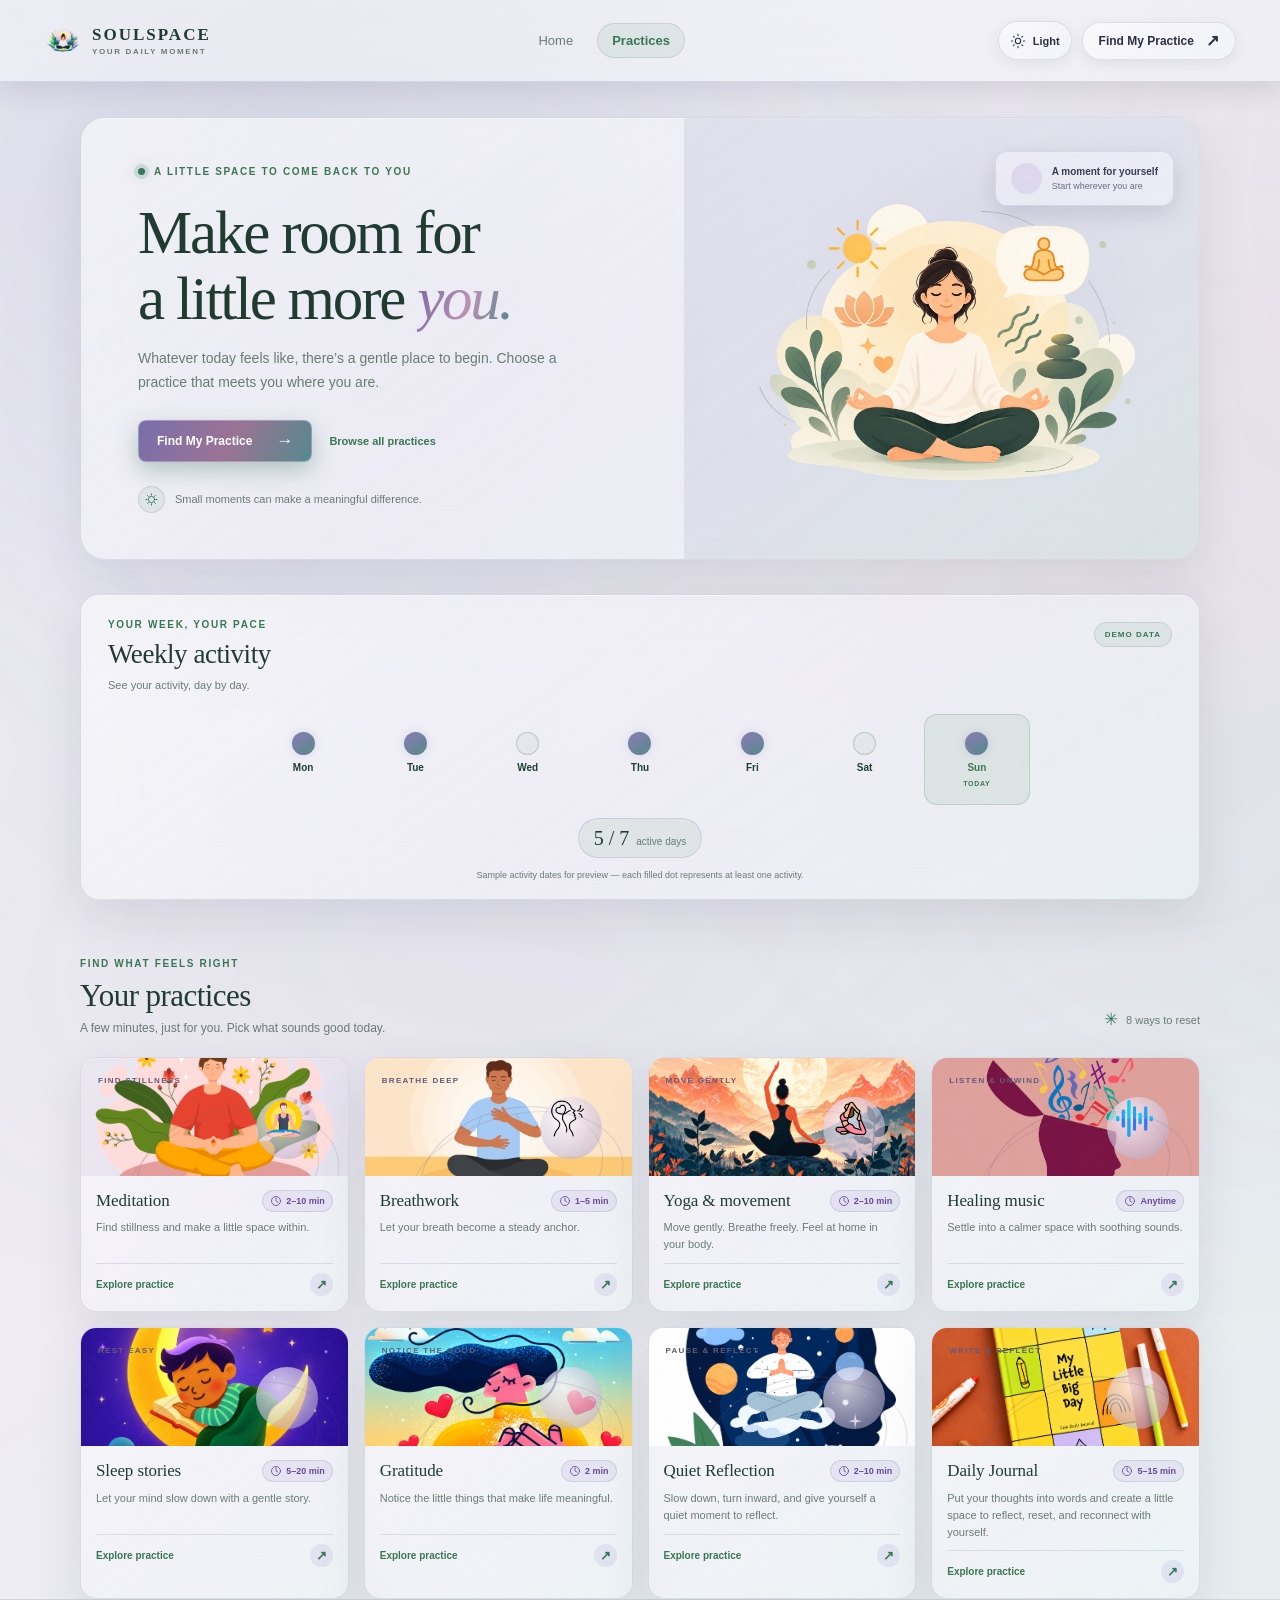
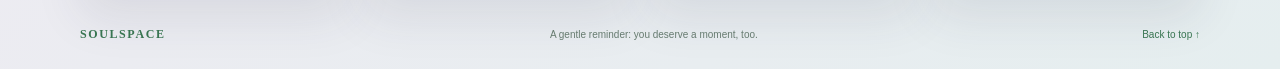
==== index.html @ 079418a4 "Implement core backend logic and authentication features Replit-Commit-Author: Agent" ====
<!doctype html>
<html lang="en">

<head>
  <meta charset="UTF-8" />
  <meta name="viewport" content="width=device-width, initial-scale=1.0" />
  <meta name="theme-color" content="#f8f8f4" />
  <meta name="description"
    content="A little space to pause, breathe, and find a wellness practice for how you feel today." />
  <title>SoulSpace — A little space for you</title>
  <link rel="icon"
    href="data:image/svg+xml,%3Csvg xmlns='http://www.w3.org/2000/svg' viewBox='0 0 40 40'%3E%3Crect width='40' height='40' rx='12' fill='%23eaf0e8'/%3E%3Cpath d='M20 32V19M20 21C9 21 6 14 8 7c8 0 13 4 13 12m-1 6c11 0 14-7 12-14-8 0-13 4-13 12M13 32h14' fill='none' stroke='%23426f59' stroke-width='2' stroke-linecap='round'/%3E%3C/svg%3E" />
  <link rel="stylesheet" href="styles.css" />
</head>

<body>
  <header class="site-header">
    <a class="brand" href="#home" aria-label="SoulSpace home">
      <img class="brand-mark" src="assets/logo.webp" alt="" decoding="async" />
      <span>SOULSPACE<small>YOUR DAILY MOMENT</small></span>
    </a>
    <nav class="main-nav" aria-label="Main navigation">
      <a class="nav-link" href="#home">Home</a>
      <a class="nav-link active" href="#practices" aria-current="page">Practices</a>
    </nav>
    <div class="header-actions">
      <button class="theme-toggle" type="button" aria-label="Switch to dark theme" aria-pressed="false">
        <svg class="theme-icon theme-sun" viewBox="0 0 24 24" aria-hidden="true">
          <circle cx="12" cy="12" r="4" />
          <path
            d="M12 2v2m0 16v2M4.93 4.93l1.42 1.42m11.3 11.3 1.42 1.42M2 12h2m16 0h2M4.93 19.07l1.42-1.42m11.3-11.3 1.42-1.42" />
        </svg>
        <svg class="theme-icon theme-moon" viewBox="0 0 24 24" aria-hidden="true">
          <path d="M20.3 15.4A8.5 8.5 0 0 1 8.6 3.7 8.5 8.5 0 1 0 20.3 15.4Z" />
        </svg>
        <span data-theme-name>Light</span>
      </button>
      <button class="header-cta" type="button" data-open-finder>Find My Practice <span
          aria-hidden="true">↗</span></button>
    </div>
  </header>
  <main id="home">
    <section class="hero page-width" aria-labelledby="hero-title">
      <div class="hero-copy">
        <p class="eyebrow"><span class="eyebrow-dot"></span> A LITTLE SPACE TO COME BACK TO YOU</p>
        <h1 id="hero-title">Make room for<br />a little more <em>you.</em></h1>
        <p class="hero-description">Whatever today feels like, there’s a gentle place to begin. Choose a practice that
          meets you where you are.</p>
        <div class="hero-actions">
          <button class="primary-button" type="button" data-open-finder>Find My Practice <span
              aria-hidden="true">→</span></button>
          <a class="browse-link" href="#practices">Browse all practices</a>
        </div>
        <div class="hero-note"><span class="note-icon" aria-hidden="true"><svg viewBox="0 0 24 24">
              <path d="M12 3v2m0 14v2M3 12h2m14 0h2M5.6 5.6 7 7m10 10 1.4 1.4m0-12.8L17 7M7 17l-1.4 1.4" />
              <circle cx="12" cy="12" r="5" />
            </svg></span><span>Small moments can make a meaningful difference.</span></div>
      </div>
      <div class="hero-art">
        <img class="hero-image" src="assets/hero.webp" alt="Meditation and mindfulness illustration" fetchpriority="high" loading="eager" decoding="async" />
        <div class="art-caption"><span class="caption-sparkle" aria-hidden="true">✳</span><span><strong>A moment for
              yourself</strong><small>Start wherever you are</small></span></div>
      </div>
    </section>
    <section class="weekly-activity page-width" id="weekly-activity" aria-labelledby="weekly-activity-title">
      <div class="weekly-activity-panel">
        <div class="weekly-activity-heading">
          <div>
            <p class="eyebrow">YOUR WEEK, YOUR PACE</p>
            <h2 id="weekly-activity-title">Weekly activity</h2>
            <p class="weekly-activity-subtitle">See your activity, day by day.</p>
          </div>
          <span class="activity-source-badge" id="activity-source">DEMO DATA</span>
        </div>
        <p class="weekly-activity-error" id="weekly-activity-error" role="alert" hidden></p>
        <div id="weekly-activity-data" hidden>
          <div class="weekly-days" id="weekly-days" role="list" aria-label="Daily activity this week"></div>
          <div class="weekly-active-summary" role="status">
            <strong id="weekly-active-days">0 / 7</strong>
            <span>active days</span>
          </div>
          <p class="weekly-activity-note">Sample activity dates for preview — each filled dot represents at least one
            activity.</p>
        </div>
      </div>
    </section>
    <section class="practices page-width" id="practices" aria-labelledby="practices-title">
      <div class="section-heading">
        <div>
          <p class="eyebrow">FIND WHAT FEELS RIGHT</p>
          <h2 id="practices-title">Your practices</h2>
          <p class="section-description">A few minutes, just for you. Pick what sounds good today.</p>
        </div><span class="practice-count"><span aria-hidden="true">✳</span> 8 ways to reset</span>
      </div>
      <div class="practice-grid">
        <article class="practice-card tone-lavender" data-practice="Meditation">
          <div class="card-art" data-background-image="activities_assets/meditation_background.webp"><span class="card-art-label">FIND STILLNESS</span><span class="art-orb"></span><img
              class="practice-icon" data-lazy-src="activities_assets/meditation_icon.webp" alt="" loading="lazy" decoding="async" /></div>
          <div class="card-content">
            <div class="card-title-row">
              <h3>Meditation</h3><span class="duration"><svg viewBox="0 0 16 16" aria-hidden="true">
                  <circle cx="8" cy="8" r="6" />
                  <path d="M8 4v4l2.5 1.5" />
                </svg>2–10 min</span>
            </div>
            <p>Find stillness and make a little space within.</p><button class="explore-button" type="button">Explore
              practice <span aria-hidden="true">↗</span></button>
          </div>
        </article>
        <article class="practice-card tone-blue" data-practice="Breathwork">
          <div class="card-art" data-background-image="activities_assets/breathwork_background.webp"><span class="card-art-label">BREATHE DEEP</span><span class="art-orb"></span><img
              class="practice-icon" data-lazy-src="activities_assets/breathing_icon.webp" alt="" loading="lazy" decoding="async" /></div>
          <div class="card-content">
            <div class="card-title-row">
              <h3>Breathwork</h3><span class="duration"><svg viewBox="0 0 16 16" aria-hidden="true">
                  <circle cx="8" cy="8" r="6" />
                  <path d="M8 4v4l2.5 1.5" />
                </svg>1–5 min</span>
            </div>
            <p>Let your breath become a steady anchor.</p><button class="explore-button" type="button">Explore practice
              <span aria-hidden="true">↗</span></button>
          </div>
        </article>
        <article class="practice-card tone-peach" data-practice="Yoga & movement">
          <div class="card-art" data-background-image="activities_assets/yoga_background.webp"><span class="card-art-label">MOVE GENTLY</span><span class="art-orb"></span><img
              class="practice-icon" data-lazy-src="activities_assets/yoga_icon.webp" alt="" loading="lazy" decoding="async" /></div>
          <div class="card-content">
            <div class="card-title-row">
              <h3>Yoga &amp; movement</h3><span class="duration"><svg viewBox="0 0 16 16" aria-hidden="true">
                  <circle cx="8" cy="8" r="6" />
                  <path d="M8 4v4l2.5 1.5" />
                </svg>2–10 min</span>
            </div>
            <p>Move gently. Breathe freely. Feel at home in your body.</p><button class="explore-button"
              type="button">Explore practice <span aria-hidden="true">↗</span></button>
          </div>
        </article>
        <article class="practice-card tone-yellow" data-practice="Healing Music">
          <div class="card-art" data-background-image="activities_assets/music_background.webp"><span class="card-art-label">LISTEN &amp; UNWIND</span><span class="art-orb"></span><img
              class="practice-icon" data-lazy-src="activities_assets/music_icon.webp" alt="" loading="lazy" decoding="async" /></div>
          <div class="card-content">
            <div class="card-title-row">
              <h3>Healing music</h3><span class="duration"><svg viewBox="0 0 16 16" aria-hidden="true">
                  <circle cx="8" cy="8" r="6" />
                  <path d="M8 4v4l2.5 1.5" />
                </svg>Anytime</span>
            </div>
            <p>Settle into a calmer space with soothing sounds.</p><button class="explore-button" type="button">Explore
              practice <span aria-hidden="true">↗</span></button>
          </div>
        </article>
        <article class="practice-card tone-indigo" data-practice="Sleep Stories">
          <div class="card-art" data-background-image="activities_assets/story_background.webp"><span class="card-art-label">REST EASY</span><span class="art-orb"></span><img
              class="practice-icon" data-lazy-src="activities_assets/story_icon.webp" alt="" loading="lazy" decoding="async" /></div>
          <div class="card-content">
            <div class="card-title-row">
              <h3>Sleep stories</h3><span class="duration"><svg viewBox="0 0 16 16" aria-hidden="true">
                  <circle cx="8" cy="8" r="6" />
                  <path d="M8 4v4l2.5 1.5" />
                </svg>5–20 min</span>
            </div>
            <p>Let your mind slow down with a gentle story.</p><button class="explore-button" type="button">Explore
              practice <span aria-hidden="true">↗</span></button>
          </div>
        </article>
        <article class="practice-card tone-green" data-practice="Gratitude">
          <div class="card-art" data-background-image="activities_assets/gratitude_background.webp"><span class="card-art-label">NOTICE THE GOOD</span><span class="art-orb"></span><img
              class="practice-icon" data-lazy-src="activities_assets/gratitude_icon.webp" alt="" loading="lazy" decoding="async" /></div>
          <div class="card-content">
            <div class="card-title-row">
              <h3>Gratitude</h3><span class="duration"><svg viewBox="0 0 16 16" aria-hidden="true">
                  <circle cx="8" cy="8" r="6" />
                  <path d="M8 4v4l2.5 1.5" />
                </svg>2 min</span>
            </div>
            <p>Notice the little things that make life meaningful.</p><button class="explore-button"
              type="button">Explore practice <span aria-hidden="true">↗</span></button>
          </div>
        </article>
        <article class="practice-card tone-sage" data-practice="Quiet Reflection">
          <div class="card-art" data-background-image="activities_assets/reflection_background.webp"><span class="card-art-label">PAUSE &amp; REFLECT</span><span class="art-orb"></span><img class="practice-icon" data-lazy-src="activities_assets/reflection_icon.webp" alt="" loading="lazy" decoding="async" /></div>
          <div class="card-content">
            <div class="card-title-row">
              <h3>Quiet Reflection</h3><span class="duration"><svg viewBox="0 0 16 16" aria-hidden="true">
                  <circle cx="8" cy="8" r="6" />
                  <path d="M8 4v4l2.5 1.5" />
                </svg>2–10 min</span>
            </div>
            <p>Slow down, turn inward, and give yourself a quiet moment to reflect.</p><button class="explore-button"
              type="button">Explore practice <span aria-hidden="true">↗</span></button>
          </div>
        </article>
        <article class="practice-card tone-rose" data-practice="Daily Journal">
          <div class="card-art" data-background-image="activities_assets/journal_background.webp"><span class="card-art-label">WRITE &amp; REFLECT</span><span class="art-orb"></span><img class="practice-icon" data-lazy-src="activities_assets/journal_icon.webp" alt="" loading="lazy" decoding="async" />
          </div>
          <div class="card-content">
            <div class="card-title-row">
              <h3>Daily Journal</h3><span class="duration"><svg viewBox="0 0 16 16" aria-hidden="true">
                  <circle cx="8" cy="8" r="6" />
                  <path d="M8 4v4l2.5 1.5" />
                </svg>5–15 min</span>
            </div>
            <p>Put your thoughts into words and create a little space to reflect, reset, and reconnect with yourself.
            </p><a class="explore-button" href="journal.html">Explore practice <span aria-hidden="true">↗</span></a>
          </div>
        </article>
      </div>
    </section>
  </main>
  <footer class="site-footer"><a class="footer-brand" href="#home">SOULSPACE</a><span>A gentle reminder: you deserve a
      moment, too.</span><a class="back-to-top" href="#home">Back to top ↑</a></footer>
  <dialog class="practice-finder-dialog" aria-labelledby="finder-title">
    <form method="dialog"><button class="dialog-close" aria-label="Close practice finder" value="close">×</button>
    </form>
    <div class="finder-progress" id="finder-progress">
      <div class="finder-progress-label"><span id="question-counter">QUESTION 1 OF 5</span><span
          id="question-percent">20%</span></div>
      <div class="progress-track" role="progressbar" aria-label="Questionnaire progress" aria-valuemin="1"
        aria-valuemax="5" aria-valuenow="1"><span class="progress-fill"></span></div>
    </div>
    <section class="finder-step" id="finder-step">
      <p class="eyebrow">A MOMENT TO CHECK IN</p>
      <h2 id="finder-title"></h2>
      <p class="dialog-description" id="finder-description"></p>
      <fieldset class="question-options" id="question-options">
        <legend class="visually-hidden">Choose one answer</legend>
      </fieldset>
      <div class="finder-controls"><button class="finder-back" id="finder-back" type="button">← Back</button><button
          class="finder-next" id="finder-next" type="button" disabled>Next question <span
            aria-hidden="true">→</span></button></div>
    </section>
    <section class="finder-results" id="finder-results" aria-live="polite" hidden>
      <span class="result-mark" aria-hidden="true">✳</span>
      <p class="eyebrow">YOUR PERSONALIZED PRACTICE</p>
      <h2>A gentle place to start.</h2>
      <p class="result-summary" id="result-summary"></p>
      <div class="result-card"><span class="result-card-label">WE THINK YOU’D ENJOY</span><strong
          id="result-practice"></strong>
        <p id="result-detail"></p>
      </div>
      <button class="finder-next result-action" id="result-action" type="button">Explore this practice <span
          aria-hidden="true">→</span></button>
      <button class="finder-restart" id="finder-restart" type="button">Start over</button>
    </section>
  </dialog>
  <div class="toast" role="status" aria-live="polite"></div>
  <script src="weekly-activity-data.js"></script>
  <script src="script.js"></script>
</body>

</html>
---- styles.css ----
:root {
  color-scheme: light;
  --ink: #233b35;
  --muted: #77837c;
  --green: #426f59;
  --green-dark: #315742;
  --paper: #f8f8f4;
  --line: #e8eae3;
  --heading: #2d4438;
  --secondary-text: #818980;
  --surface: #fff;
  --header-background: rgba(248, 248, 244, .94);
  --hero-surface: #edf1e8;
  --soft-border: #e8e9e3;
  --link-green: #56745e;
  --soft-green: #eff3ed;
  --activity-dot-start: #8fae8d;
  --activity-dot-end: #4f7659;
  --activity-dot-inactive: #f5f7f2;
  --activity-dot-border: #d5ded3;
  --activity-today-surface: #f0f4ed;
  --activity-today-border: #d8e4d4;
  --serif: "Iowan Old Style", "Palatino Linotype", "Book Antiqua", Georgia, serif;
  --sans: "Avenir Next", Avenir, "Segoe UI", sans-serif;
}

* { box-sizing: border-box; }

html { scroll-behavior: smooth; scroll-padding-top: 32px; }

body {
  margin: 0;
  background: var(--paper);
  color: var(--ink);
  font-family: var(--sans);
  font-size: 15px;
  -webkit-font-smoothing: antialiased;
}

button, a { font: inherit; }
a { color: inherit; }
button { color: inherit; }
button:focus-visible, a:focus-visible { outline: 3px solid #8cae8a; outline-offset: 4px; }

.site-header {
  height: 82px;
  padding: 0 max(36px, calc((100vw - 1192px) / 2));
  display: flex;
  align-items: center;
  justify-content: space-between;
  gap: 28px;
  background: rgba(248, 248, 244, .94);
  border-bottom: 1px solid rgba(42, 67, 54, .08);
}

.brand {
  display: inline-flex;
  align-items: center;
  gap: 10px;
  text-decoration: none;
  color: #304c3b;
  font-family: var(--serif);
  font-size: 17px;
  font-weight: 700;
  letter-spacing: 2px;
  line-height: 1;
}

.brand-mark {
  width: 38px;
  height: 38px;
  object-fit: contain;
  fill: none;
  stroke: #64896d;
  stroke-width: 1.8;
  stroke-linecap: round;
  stroke-linejoin: round;
}

.brand small {
  display: block;
  margin-top: 5px;
  color: #849086;
  font: 600 8px/1 var(--sans);
  letter-spacing: 1.65px;
}

.main-nav { display: flex; align-items: center; gap: 9px; }

.nav-link {
  position: relative;
  padding: 10px 15px;
  border-radius: 24px;
  color: #718077;
  font-size: 13px;
  font-weight: 500;
  text-decoration: none;
  transition: color .2s, background .2s;
}

.nav-link:hover, .nav-link.active { background: #eaf0e8; color: #41694f; }
.nav-link.active { font-weight: 650; }

.header-cta {
  display: inline-flex;
  align-items: center;
  gap: 12px;
  padding: 11px 16px;
  color: #365b46;
  background: #fff;
  border: 1px solid #dfe7dc;
  border-radius: 28px;
  font-size: 12px;
  font-weight: 600;
  text-decoration: none;
  transition: border-color .2s, transform .2s, box-shadow .2s;
}
.header-cta:hover { transform: translateY(-1px); border-color: #a9bfaa; box-shadow: 0 5px 14px #31574212; }
.header-cta span { font-size: 16px; line-height: 12px; }

.page-width { width: min(1120px, calc(100% - 64px)); margin-right: auto; margin-left: auto; }

.hero {
  position: relative;
  min-height: 390px;
  display: grid;
  grid-template-columns: 1.05fr .95fr;
  align-items: center;
  gap: 34px;
  margin-top: 35px;
  overflow: hidden;
  background: #edf1e8;
  border: 1px solid #e4e9df;
  border-radius: 23px;
}

.hero-copy { position: relative; z-index: 1; padding: 43px 10px 40px 57px; }

.eyebrow {
  margin: 0;
  color: #6d8970;
  font-size: 10px;
  font-weight: 700;
  letter-spacing: 1.65px;
}

.hero-copy > .eyebrow { display: flex; align-items: center; gap: 9px; }
.eyebrow-dot { width: 7px; height: 7px; border-radius: 50%; background: #92a982; box-shadow: 0 0 0 4px #92a98222; }

.hero h1 {
  margin: 23px 0 14px;
  color: #293f34;
  font: 500 clamp(42px, 5vw, 61px)/1.08 var(--serif);
  letter-spacing: -2.2px;
}

.hero h1 em { color: #63856a; font-weight: 500; }

.hero-description {
  max-width: 435px;
  margin: 0;
  color: #68776c;
  font-size: 14px;
  line-height: 1.75;
}

.primary-button {
  width: fit-content;
  display: inline-flex;
  align-items: center;
  gap: 24px;
  margin-top: 25px;
  padding: 13px 18px;
  border-radius: 8px;
  background: var(--green);
  color: #fff;
  font-size: 12px;
  font-weight: 600;
  text-decoration: none;
  box-shadow: 0 5px 12px #31574221;
  transition: background .2s, transform .2s, box-shadow .2s;
}
.primary-button:hover { background: var(--green-dark); transform: translateY(-2px); box-shadow: 0 8px 15px #31574230; }
.primary-button span { font-size: 17px; line-height: 12px; }

.hero-note { display: flex; align-items: center; gap: 10px; margin-top: 24px; color: #758077; font-size: 11px; }
.note-icon { width: 27px; height: 27px; display: grid; place-items: center; border: 1px solid #d8e1d4; border-radius: 50%; }
.note-icon svg { width: 15px; height: 15px; fill: none; stroke: #7b9978; stroke-width: 1.5; stroke-linecap: round; }

.weekly-activity { padding-top: 34px; }
.weekly-activity-panel {
  padding: 24px 27px 17px;
  border: 1px solid var(--soft-border);
  border-radius: 17px;
  background: var(--surface);
  box-shadow: 0 3px 14px #243a2c09;
}
.weekly-activity-heading { display: flex; align-items: flex-start; justify-content: space-between; gap: 18px; }
.weekly-activity-heading .eyebrow { margin-bottom: 8px; }
.weekly-activity-heading h2 { margin: 0; color: var(--heading); font: 500 27px/1.2 var(--serif); letter-spacing: -.45px; }
.weekly-activity-subtitle { margin: 7px 0 0; color: var(--muted); font-size: 11px; line-height: 1.5; }
.activity-source-badge {
  flex: 0 0 auto;
  margin-top: 3px;
  padding: 7px 10px;
  border: 1px solid var(--soft-border);
  border-radius: 20px;
  background: var(--soft-green);
  color: var(--link-green);
  font-size: 8px;
  font-weight: 700;
  letter-spacing: 1px;
}
.weekly-days {
  display: grid;
  grid-template-columns: repeat(7, minmax(0, 1fr));
  gap: 6px;
  width: min(100%, 780px);
  margin: 20px auto 13px;
}
.weekly-day {
  min-width: 0;
  min-height: 91px;
  display: flex;
  flex-direction: column;
  align-items: center;
  justify-content: center;
  gap: 7px;
  padding: 10px 3px 8px;
  border: 1px solid transparent;
  border-radius: 13px;
  transition: background .2s, border-color .2s;
}
.weekly-day.is-today {
  border-color: var(--activity-today-border);
  background: var(--activity-today-surface);
}
.weekly-day-dot {
  width: 23px;
  height: 23px;
  flex: 0 0 23px;
  border: 1.5px solid var(--activity-dot-border);
  border-radius: 50%;
  background: var(--activity-dot-inactive);
}
.weekly-day.is-active .weekly-day-dot {
  border-color: transparent;
  background: linear-gradient(145deg, var(--activity-dot-start), var(--activity-dot-end));
  box-shadow: 0 3px 9px #31574230;
}
.weekly-day-name { color: var(--heading); font-size: 10px; font-weight: 650; }
.weekly-day.is-today .weekly-day-name { color: var(--link-green); }
.weekly-day-today {
  min-height: 9px;
  color: var(--link-green);
  font-size: 7px;
  font-weight: 700;
  letter-spacing: .7px;
  line-height: 1;
  text-transform: uppercase;
}
.weekly-active-summary {
  width: fit-content;
  display: flex;
  align-items: baseline;
  gap: 7px;
  margin: 0 auto;
  padding: 9px 15px;
  border: 1px solid var(--soft-border);
  border-radius: 24px;
  background: var(--soft-green);
}
.weekly-active-summary strong { color: var(--heading); font: 500 20px/1 var(--serif); white-space: nowrap; }
.weekly-active-summary span { color: var(--muted); font-size: 10px; }
.weekly-activity-note { margin: 11px 0 0; color: var(--muted); font-size: 9px; line-height: 1.45; text-align: center; }
.weekly-activity-error { margin: 18px 0 0; padding: 12px 14px; border: 1px solid #d8b8aa; border-radius: 9px; background: #fff7f3; color: #824b3c; font-size: 11px; }

.hero-art { position: relative; align-self: stretch; min-height: 390px; overflow: hidden; background: linear-gradient(153deg, #e9efe6 5%, #d8e5d9 58%, #c4d9cb 100%); }
.hero-art:after { content: ""; position: absolute; inset: auto 0 0; z-index: 1; height: 38%; background: linear-gradient(0deg, #d3e1d2b8, transparent); }
.art-sun { position: absolute; z-index: 0; top: 66px; left: 50%; width: 165px; height: 165px; transform: translateX(-42%); border-radius: 50%; background: linear-gradient(145deg, #f7e9bc, #e8d6a4); box-shadow: 0 0 0 21px #f8f1dc36, 0 0 0 46px #f8f1dc20; }
.art-orbit { position: absolute; top: 33px; left: 50%; z-index: 1; border: 1px solid #7895784d; border-radius: 50%; transform: translateX(-43%) rotate(-23deg); }
.orbit-one { width: 290px; height: 190px; }
.orbit-two { top: 20px; width: 360px; height: 240px; transform: translateX(-43%) rotate(28deg); opacity: .55; }
.art-hill { position: absolute; bottom: -59px; width: 120%; height: 185px; border-radius: 50% 50% 0 0 / 40% 42% 0 0; }
.hill-back { left: -19%; bottom: -78px; transform: rotate(-11deg); background: #a9c2ad; }
.hill-front { right: -29%; bottom: -112px; transform: rotate(12deg); background: #89aa91; }
.art-plant { position: absolute; z-index: 2; right: 8%; bottom: 0; width: 150px; height: 205px; fill: #527b5e; stroke: #527b5e; stroke-width: 1.5; stroke-linecap: round; stroke-linejoin: round; opacity: .8; }
.art-caption { position: absolute; z-index: 3; top: 33px; right: 25px; display: flex; align-items: center; gap: 10px; padding: 11px 15px; border: 1px solid #fff9; border-radius: 12px; background: #ffffffd9; box-shadow: 0 8px 22px #48694713; backdrop-filter: blur(8px); }
.caption-sparkle { display: grid; place-items: center; width: 31px; height: 31px; border-radius: 50%; background: #eef2e5; color: #78906d; font-size: 16px; }
.art-caption strong, .art-caption small { display: block; }
.art-caption strong { color: #405344; font-size: 10px; font-weight: 650; }
.art-caption small { margin-top: 4px; color: #8a9589; font-size: 9px; }

.practices { padding-top: 55px; }
.section-heading { display: flex; align-items: end; justify-content: space-between; margin-bottom: 22px; }
.section-heading .eyebrow { margin-bottom: 9px; }
.section-heading h2 { margin: 0; color: #2d4438; font: 500 31px/1.15 var(--serif); letter-spacing: -.55px; }
.section-description { margin: 8px 0 0; color: var(--muted); font-size: 12px; }
.practice-count { display: inline-flex; align-items: center; gap: 8px; margin-bottom: 5px; color: #829087; font-size: 11px; }
.practice-count span { color: #92a784; font-size: 17px; }

.practice-grid { display: grid; grid-template-columns: repeat(4, minmax(0, 1fr)); gap: 15px; }
.practice-card { min-width: 0; overflow: hidden; border: 1px solid #e8e9e3; border-radius: 13px; background: #fff; box-shadow: 0 2px 9px #243a2c08; transition: transform .22s, box-shadow .22s, border-color .22s; }
.practice-card:hover { transform: translateY(-4px); border-color: #dbe3d7; box-shadow: 0 12px 26px #2c473012; }

.card-art { position: relative; height: 118px; overflow: hidden; background: var(--tint); }
.tone-lavender { --tint: #eeebf2; --art: #ddd4e8; --accent: #867697; }
.tone-blue { --tint: #e5eff0; --art: #cfe0e1; --accent: #5e8181; }
.tone-peach { --tint: #f3e9df; --art: #ead6c5; --accent: #a37758; }
.tone-yellow { --tint: #f2efdf; --art: #e8dfb7; --accent: #a28c50; }
.tone-indigo { --tint: #e9eaf0; --art: #d9d8e8; --accent: #767b9a; }
.tone-green { --tint: #e7efe7; --art: #d2e2d1; --accent: #648263; }
.tone-sage { --tint: #e9eee7; --art: #d5e0ce; --accent: #758c68; }
.tone-rose { --tint: #f2e9e6; --art: #ead6d0; --accent: #a47568; }
.card-art:before { position: absolute; right: 10%; bottom: -60px; width: 185px; height: 125px; content: ""; border: 1px solid color-mix(in srgb, var(--accent), transparent 79%); border-radius: 50%; transform: rotate(-16deg); }
.card-art:after { position: absolute; right: 2%; bottom: -78px; width: 218px; height: 137px; content: ""; border: 1px solid color-mix(in srgb, var(--accent), transparent 83%); border-radius: 50%; transform: rotate(-16deg); }
.card-art-label { position: absolute; top: 18px; left: 17px; color: var(--accent); font-size: 8px; font-weight: 700; letter-spacing: 1.3px; }
.art-orb { position: absolute; top: 39px; right: 30px; width: 62px; height: 62px; border-radius: 50%; background: radial-gradient(circle at 38% 32%, color-mix(in srgb, var(--art), white 64%), var(--art)); opacity: .84; }
.practice-icon { position: absolute; top: 42px; right: 46px; z-index: 1; width: 37px; height: 37px; fill: none; stroke: var(--accent); stroke-width: 1.5; stroke-linecap: round; stroke-linejoin: round; }
.card-content { padding: 14px 15px 15px; }
.card-title-row { display: flex; align-items: center; justify-content: space-between; gap: 6px; }
.practice-card h3 { margin: 0; color: #34483b; font: 500 17px/1.3 var(--serif); letter-spacing: -.1px; }
.duration { flex: 0 0 auto; display: inline-flex; align-items: center; gap: 4px; padding: 4px 7px; border-radius: 20px; background: var(--tint); color: var(--accent); font-size: 9px; font-weight: 600; }
.duration svg { width: 12px; height: 12px; fill: none; stroke: currentColor; stroke-width: 1.15; stroke-linecap: round; stroke-linejoin: round; }
.practice-card p { min-height: 35px; margin: 7px 0 9px; color: #818980; font-size: 11px; line-height: 1.55; }
.explore-button { width: 100%; display: flex; align-items: center; justify-content: space-between; padding: 9px 0 0; border: 0; border-top: 1px solid #f0f1ed; background: transparent; color: #56745e; cursor: pointer; font-size: 10px; font-weight: 650; text-align: left; text-decoration: none; transition: color .2s; }
.explore-button span { display: grid; place-items: center; width: 23px; height: 23px; border-radius: 50%; background: #eff3ed; font-size: 13px; transition: transform .2s, background .2s; }
.explore-button:hover { color: #315742; }
.explore-button:hover span { transform: translate(2px, -2px); background: #e4ece2; }

.site-footer { min-height: 70px; display: flex; align-items: center; justify-content: space-between; gap: 18px; padding: 16px max(36px, calc((100vw - 1120px) / 2)); border-top: 1px solid #e8eae4; color: #899189; font-size: 10px; }
.footer-brand { color: #55745d; font-family: var(--serif); font-size: 12px; font-weight: 700; letter-spacing: 1.6px; text-decoration: none; }
.back-to-top { color: #637866; text-decoration: none; }
.back-to-top:hover { text-decoration: underline; }

@keyframes dialog-in { from { opacity: 0; transform: translateY(8px) scale(.99); } to { opacity: 1; transform: translateY(0) scale(1); } }
.dialog-close { width: 32px; height: 32px; display: grid; place-items: center; padding: 0; border: 0; border-radius: 50%; background: #eff2ec; color: #657569; cursor: pointer; font-size: 21px; line-height: 1; }
.dialog-description { margin: 9px 0 19px; color: #808b81; font-size: 12px; line-height: 1.6; }

.toast { position: fixed; bottom: 24px; left: 50%; z-index: 10; width: max-content; max-width: calc(100% - 32px); padding: 12px 18px; transform: translate(-50%, 90px); border: 1px solid #ffffff26; border-radius: 9px; background: #304d3d; color: #fff; box-shadow: 0 9px 28px #20372f2e; font-size: 12px; text-align: center; opacity: 0; transition: transform .25s, opacity .25s; }
.toast.show { transform: translate(-50%, 0); opacity: 1; }

@media (min-width: 1400px) { .hero { min-height: 420px; } .hero-art { min-height: 420px; } }

@media (max-width: 900px) {
  .site-header { padding: 0 28px; }
  .page-width { width: calc(100% - 48px); }
  .hero { grid-template-columns: 1.05fr .8fr; }
  .hero-copy { padding-left: 36px; }
  .hero h1 { font-size: 49px; }
  .practice-grid { grid-template-columns: repeat(2, minmax(0, 1fr)); gap: 16px; }
  .card-art { height: 130px; }
  .card-content { padding: 15px 17px 16px; }
  .practice-card h3 { font-size: 18px; }
  .practice-card p { min-height: 34px; font-size: 12px; }
  .site-footer { padding-right: 24px; padding-left: 24px; }
}

@media (max-width: 620px) {
  .site-header { height: 68px; padding: 0 19px; gap: 10px; }
  .brand { gap: 7px; font-size: 14px; letter-spacing: 1.5px; }
  .brand-mark { width: 31px; height: 31px; }
  .brand small { margin-top: 4px; font-size: 7px; letter-spacing: 1.2px; }
  .main-nav { display: none; }
  .header-cta { gap: 7px; padding: 9px 11px; font-size: 10px; }
  .page-width { width: calc(100% - 36px); }
  .hero { grid-template-columns: 1fr; gap: 0; margin-top: 19px; border-radius: 17px; }
  .hero-copy { padding: 33px 25px 27px; }
  .hero-copy > .eyebrow { font-size: 8px; letter-spacing: 1.25px; }
  .hero h1 { margin-top: 18px; font-size: clamp(43px, 12vw, 56px); letter-spacing: -1.8px; }
  .hero-description { max-width: 370px; font-size: 13px; }
  .primary-button { margin-top: 20px; }
  .hero-note { margin-top: 19px; font-size: 10px; }
  .hero-art { min-height: 200px; }
  .art-sun { top: 38px; width: 112px; height: 112px; }
  .art-orbit { top: 20px; }
  .orbit-one { width: 232px; height: 145px; }
  .orbit-two { top: 8px; width: 290px; height: 178px; }
  .art-hill { height: 105px; }
  .art-plant { right: 5%; width: 91px; height: 136px; }
  .art-caption { top: 18px; right: 13px; gap: 7px; padding: 8px 10px; }
  .caption-sparkle { width: 25px; height: 25px; font-size: 13px; }
  .art-caption strong { font-size: 9px; }
  .art-caption small { font-size: 8px; }
  .practices { padding-top: 39px; }
  .section-heading { align-items: start; gap: 10px; margin-bottom: 17px; }
  .section-heading h2 { font-size: 27px; }
  .section-description { max-width: 280px; font-size: 11px; line-height: 1.5; }
  .practice-count { gap: 5px; margin-top: 24px; white-space: nowrap; font-size: 9px; }
  .practice-grid { grid-template-columns: 1fr; gap: 12px; }
  .practice-card { display: grid; grid-template-columns: 116px 1fr; min-height: 145px; border-radius: 11px; }
  .card-art { height: 100%; min-height: 145px; }
  .card-art-label { top: 13px; left: 11px; max-width: 87px; font-size: 7px; letter-spacing: .75px; }
  .art-orb { top: 58px; right: 23px; width: 52px; height: 52px; }
  .practice-icon { top: 66px; right: 37px; width: 31px; height: 31px; }
  .card-content { display: flex; min-width: 0; flex-direction: column; justify-content: center; padding: 12px 12px 11px 14px; }
  .card-title-row { align-items: start; gap: 5px; }
  .practice-card h3 { font-size: 17px; }
  .duration { gap: 3px; padding: 3px 5px; font-size: 8px; }
  .duration svg { width: 10px; height: 10px; }
  .practice-card p { min-height: 0; margin: 5px 0 8px; font-size: 10px; line-height: 1.4; }
  .explore-button { padding-top: 7px; font-size: 9px; }
  .explore-button span { width: 20px; height: 20px; }
  .site-footer { min-height: 68px; flex-wrap: wrap; gap: 6px 14px; padding: 15px 18px; font-size: 9px; }
  .site-footer > span { order: 3; width: 100%; }
}

@media (prefers-reduced-motion: reduce) {
  *, *::before, *::after { scroll-behavior: auto !important; animation-duration: .01ms !important; animation-iteration-count: 1 !important; transition-duration: .01ms !important; }
}

[hidden] { display: none !important; }

.header-actions { display: flex; align-items: center; gap: 10px; }

.theme-toggle {
  display: inline-flex;
  align-items: center;
  justify-content: center;
  gap: 7px;
  min-height: 39px;
  padding: 8px 11px;
  border: 1px solid #dfe7dc;
  border-radius: 24px;
  background: #fff;
  color: #54705a;
  cursor: pointer;
  font-size: 11px;
  font-weight: 600;
  transition: border-color .2s, background .2s, color .2s;
}
.theme-toggle:hover { border-color: #a9bfaa; background: #f4f7f1; }
.theme-icon { width: 16px; height: 16px; fill: none; stroke: currentColor; stroke-width: 1.6; stroke-linecap: round; stroke-linejoin: round; }
.theme-moon { display: none; }
[data-theme="dark"] .theme-sun { display: none; }
[data-theme="dark"] .theme-moon { display: block; }

.hero-actions { display: flex; align-items: center; gap: 17px; }
.primary-button { border: 0; cursor: pointer; font-family: var(--sans); }
.browse-link { margin-top: 25px; color: #627b68; font-size: 11px; font-weight: 600; text-decoration: none; }
.browse-link:hover { color: #315742; text-decoration: underline; }
.header-cta { cursor: pointer; font-family: var(--sans); }

.practice-finder-dialog {
  position: fixed;
  width: min(520px, calc(100% - 32px));
  max-height: min(92vh, 760px);
  overflow: auto;
  padding: 28px 30px 24px;
  border: 1px solid #e6e9e0;
  border-radius: 18px;
  background: #fcfcf9;
  color: var(--ink);
  box-shadow: 0 24px 80px #1d352d2b;
}
.practice-finder-dialog::backdrop { background: #20372f7a; backdrop-filter: blur(3px); }
.practice-finder-dialog[open] { animation: dialog-in .18s ease-out; }
.practice-finder-dialog form { position: absolute; top: 14px; right: 14px; }
.practice-finder-dialog .dialog-close { background: #eff2ec; color: #657569; }
.finder-progress { margin: 0 42px 27px 0; }
.finder-progress-label { display: flex; justify-content: space-between; gap: 12px; margin-bottom: 8px; color: #809080; font-size: 9px; font-weight: 700; letter-spacing: 1px; }
.progress-track { height: 4px; overflow: hidden; border-radius: 10px; background: #e9eee6; }
.progress-fill { display: block; height: 100%; border-radius: inherit; background: #709176; transition: width .25s ease; }
.practice-finder-dialog .eyebrow { margin: 0 36px 9px 0; }
.practice-finder-dialog h2 { margin: 0; color: #304638; font: 500 28px/1.2 var(--serif); }
.dialog-description { margin: 8px 0 18px; color: #808b81; font-size: 12px; line-height: 1.6; }
.visually-hidden { position: absolute; width: 1px; height: 1px; padding: 0; margin: -1px; overflow: hidden; clip: rect(0, 0, 0, 0); white-space: nowrap; border: 0; }
.question-options { display: grid; gap: 8px; padding: 0; margin: 0; border: 0; }
.answer-option {
  position: relative;
  display: grid;
  grid-template-columns: 17px 1fr;
  align-items: center;
  gap: 11px;
  min-height: 55px;
  padding: 8px 12px;
  border: 1px solid #e8ece5;
  border-radius: 10px;
  background: #fff;
  cursor: pointer;
  transition: border-color .18s, background .18s, transform .18s;
}
.answer-option:hover { transform: translateY(-1px); border-color: #c7d7c5; background: #f9fbf7; }
.answer-option.selected { border-color: #87a487; background: #f1f5ee; }
.answer-option input { position: absolute; width: 1px; height: 1px; opacity: 0; }
.answer-option input:focus-visible + .answer-radio { outline: 3px solid #8cae8a; outline-offset: 3px; }
.answer-radio { display: grid; place-items: center; width: 17px; height: 17px; border: 1.5px solid #c6d0c3; border-radius: 50%; }
.answer-option.selected .answer-radio { border-color: #5e805f; }
.answer-option.selected .answer-radio::after { width: 8px; height: 8px; border-radius: 50%; background: #5e805f; content: ""; }
.answer-copy strong, .answer-copy small { display: block; }
.answer-copy strong { color: #405344; font-size: 12px; font-weight: 650; }
.answer-copy small { margin-top: 3px; color: #929b91; font-size: 10px; line-height: 1.35; }
.finder-controls { display: flex; align-items: center; justify-content: space-between; gap: 12px; margin-top: 19px; }
.finder-back, .finder-restart { padding: 10px 3px; border: 0; background: transparent; color: #708272; cursor: pointer; font-size: 11px; font-weight: 600; }
.finder-back:hover, .finder-restart:hover { color: #34593d; text-decoration: underline; }
.finder-next { display: inline-flex; align-items: center; justify-content: space-between; gap: 15px; min-width: 150px; padding: 11px 14px; border: 0; border-radius: 7px; background: #466f55; color: #fff; cursor: pointer; font-size: 11px; font-weight: 600; transition: background .2s, opacity .2s, transform .2s; }
.finder-next:hover:not(:disabled) { transform: translateY(-1px); background: #365b43; }
.finder-next:disabled { cursor: not-allowed; background: #e3eae1; color: #5e705f; }
.finder-next span { font-size: 15px; }
.finder-results { text-align: center; }
.result-mark { display: grid; place-items: center; width: 48px; height: 48px; margin: 0 auto 15px; border-radius: 50%; background: #edf2e9; color: #6b8b6d; font-size: 23px; }
.finder-results .eyebrow { margin: 0 0 9px; }
.finder-results h2 { margin: 0 auto; font-size: 29px; }
.result-summary { max-width: 390px; margin: 9px auto 18px; color: #808b81; font-size: 11px; line-height: 1.6; }
.result-card { padding: 16px; border: 1px solid #dfe9dc; border-radius: 12px; background: #f0f4ed; text-align: left; }
.result-card-label { display: block; margin-bottom: 6px; color: #708971; font-size: 8px; font-weight: 700; letter-spacing: 1.25px; }
.result-card strong { display: block; color: #344d3a; font: 500 22px/1.25 var(--serif); }
.result-card p { margin: 6px 0 0; color: #778379; font-size: 11px; line-height: 1.5; }
.result-action { width: 100%; margin-top: 15px; }
.finder-restart { margin-top: 6px; }

:root[data-theme="dark"] {
  color-scheme: dark;
  --ink: #e4ebe4;
  --muted: #a6b3a9;
  --green: #709b7a;
  --green-dark: #83a98a;
  --paper: #151c18;
  --line: #313b34;
  --heading: #e1e9df;
  --secondary-text: #acb8ad;
  --surface: #202924;
  --header-background: rgba(23, 31, 26, .96);
  --hero-surface: #202b24;
  --soft-border: #354239;
  --link-green: #a4c1a4;
  --soft-green: #2b372e;
  --activity-dot-start: #9fbd98;
  --activity-dot-end: #608265;
  --activity-dot-inactive: #29362d;
  --activity-dot-border: #526452;
  --activity-today-surface: #29382f;
  --activity-today-border: #455a48;
}

:root[data-theme="dark"] body { background: var(--paper); color: var(--ink); }
:root[data-theme="dark"] .site-header { background: var(--header-background); border-color: var(--line); }
:root[data-theme="dark"] .brand { color: #e0e8dc; }
:root[data-theme="dark"] .brand-mark { stroke: #91b098; }
:root[data-theme="dark"] .brand small, :root[data-theme="dark"] .nav-link { color: #a6b3a9; }
:root[data-theme="dark"] .nav-link:hover, :root[data-theme="dark"] .nav-link.active { background: #293a2e; color: #c7dfc8; }
:root[data-theme="dark"] .header-cta, :root[data-theme="dark"] .theme-toggle { border-color: #3c4c40; background: #202a23; color: #c2d7c1; }
:root[data-theme="dark"] .theme-toggle:hover { background: #2a392e; }
:root[data-theme="dark"] .hero { border-color: #354238; background: var(--hero-surface); }
:root[data-theme="dark"] .weekly-activity-panel { border-color: var(--line); background: var(--surface); box-shadow: 0 3px 16px #0002; }
:root[data-theme="dark"] .weekly-day.is-active .weekly-day-dot { box-shadow: 0 3px 10px #0003; }
:root[data-theme="dark"] .weekly-activity-error { border-color: #694a3e; background: #332721; color: #e4b8a6; }
:root[data-theme="dark"] .hero h1, :root[data-theme="dark"] .section-heading h2 { color: #e1e9df; }
:root[data-theme="dark"] .hero h1 em { color: #a1bd9e; }
:root[data-theme="dark"] .hero-description, :root[data-theme="dark"] .hero-note, :root[data-theme="dark"] .section-description, :root[data-theme="dark"] .practice-count { color: #a6b3a9; }
:root[data-theme="dark"] .eyebrow { color: #9bb49a; }
:root[data-theme="dark"] .note-icon { border-color: #425447; }
:root[data-theme="dark"] .note-icon svg { stroke: #a2bf9e; }
:root[data-theme="dark"] .browse-link { color: #a8c5a8; }
:root[data-theme="dark"] .browse-link:hover { color: #d1e6cd; }
:root[data-theme="dark"] .hero-art { background: linear-gradient(153deg, #29372d 5%, #26382c 58%, #1d3025 100%); }
:root[data-theme="dark"] .hero-art::after { background: linear-gradient(0deg, #1d3025c7, transparent); }
:root[data-theme="dark"] .art-sun { background: linear-gradient(145deg, #b59e65, #8b784d); box-shadow: 0 0 0 21px #c3a86920, 0 0 0 46px #c3a86912; }
:root[data-theme="dark"] .art-orbit { border-color: #a3bd9460; }
:root[data-theme="dark"] .hill-back { background: #496751; }
:root[data-theme="dark"] .hill-front { background: #354f3d; }
:root[data-theme="dark"] .art-plant { fill: #87a887; stroke: #87a887; }
:root[data-theme="dark"] .art-caption { border-color: #405343; background: #202b24e8; }
:root[data-theme="dark"] .caption-sparkle { background: #344436; color: #b7cfaa; }
:root[data-theme="dark"] .art-caption strong { color: #dde8da; }
:root[data-theme="dark"] .art-caption small { color: #aab8aa; }
:root[data-theme="dark"] .practice-card { border-color: #344038; background: var(--surface); box-shadow: 0 2px 9px #0002; }
:root[data-theme="dark"] .practice-card:hover { border-color: #506352; box-shadow: 0 12px 26px #0003; }
:root[data-theme="dark"] .practice-card h3 { color: #e0e9df; }
:root[data-theme="dark"] .practice-card p { color: #a9b4a9; }
:root[data-theme="dark"] .explore-button { border-color: #354139; color: #b5d0b4; }
:root[data-theme="dark"] .explore-button span { background: #2a392e; }
:root[data-theme="dark"] .explore-button:hover { color: #d2e7d0; }
:root[data-theme="dark"] .explore-button:hover span { background: #3a4c3c; }
:root[data-theme="dark"] .tone-lavender { --tint: #302c39; --art: #494055; --accent: #c0a9d3; }
:root[data-theme="dark"] .tone-blue { --tint: #26373a; --art: #365055; --accent: #9bc2c2; }
:root[data-theme="dark"] .tone-peach { --tint: #3a3029; --art: #584337; --accent: #d4aa86; }
:root[data-theme="dark"] .tone-yellow { --tint: #373524; --art: #514a2e; --accent: #d2c17c; }
:root[data-theme="dark"] .tone-indigo { --tint: #2d2e3a; --art: #44465b; --accent: #b5b9dc; }
:root[data-theme="dark"] .tone-green { --tint: #29372d; --art: #3d5541; --accent: #a5c6a2; }
:root[data-theme="dark"] .tone-sage { --tint: #30372c; --art: #47533a; --accent: #b3c996; }
:root[data-theme="dark"] .tone-rose { --tint: #3a2e2d; --art: #573e3c; --accent: #d6a79b; }
:root[data-theme="dark"] .art-orb { opacity: .52; }
:root[data-theme="dark"] .site-footer { border-color: var(--line); color: #a0ada2; }
:root[data-theme="dark"] .footer-brand, :root[data-theme="dark"] .back-to-top { color: #b2cdb1; }
:root[data-theme="dark"] .primary-button { background: #64876a; }
:root[data-theme="dark"] .primary-button:hover { background: #769879; }
:root[data-theme="dark"] .practice-finder-dialog { border-color: #3b493e; background: #202923; color: #e2eae0; box-shadow: 0 24px 80px #0008; }
:root[data-theme="dark"] .practice-finder-dialog::backdrop { background: #050905b8; }
:root[data-theme="dark"] .practice-finder-dialog h2 { color: #e2eadf; }
:root[data-theme="dark"] .practice-finder-dialog .dialog-close { background: #303d33; color: #c2d1c2; }
:root[data-theme="dark"] .finder-progress-label, :root[data-theme="dark"] .dialog-description { color: #a6b3a9; }
:root[data-theme="dark"] .progress-track { background: #344137; }
:root[data-theme="dark"] .progress-fill { background: #8bab89; }
:root[data-theme="dark"] .answer-option { border-color: #3c4940; background: #252f28; }
:root[data-theme="dark"] .answer-option:hover { border-color: #60765f; background: #29372e; }
:root[data-theme="dark"] .answer-option.selected { border-color: #83a582; background: #304031; }
:root[data-theme="dark"] .answer-radio { border-color: #718274; }
:root[data-theme="dark"] .answer-option.selected .answer-radio { border-color: #9ec39b; }
:root[data-theme="dark"] .answer-option.selected .answer-radio::after { background: #9ec39b; }
:root[data-theme="dark"] .answer-copy strong { color: #e0e9df; }
:root[data-theme="dark"] .answer-copy small { color: #acb8ad; }
:root[data-theme="dark"] .finder-back, :root[data-theme="dark"] .finder-restart { color: #b2c5b1; }
:root[data-theme="dark"] .finder-next { background: #55785b; color: #fff; }
:root[data-theme="dark"] .finder-next:hover:not(:disabled) { background: #678b6c; }
:root[data-theme="dark"] .finder-next:disabled { background: #37473a; color: #bfd0be; }
:root[data-theme="dark"] .result-mark { background: #344234; color: #bdd4ae; }
:root[data-theme="dark"] .result-summary { color: #acb8ad; }
:root[data-theme="dark"] .result-card { border-color: #465548; background: #2a372d; }
:root[data-theme="dark"] .result-card-label { color: #a5c0a2; }
:root[data-theme="dark"] .result-card strong { color: #e0eadf; }
:root[data-theme="dark"] .result-card p { color: #b2beb2; }
:root[data-theme="dark"] .toast { border-color: #ffffff18; background: #24392a; color: #edf4eb; }

@media (max-width: 900px) {
  .header-actions { gap: 7px; }
  .theme-toggle { padding: 8px 9px; }
}

@media (max-width: 620px) {
  .site-header { min-height: 68px; height: auto; padding: 10px 14px; gap: 7px; }
  .brand { gap: 5px; font-size: 12px; letter-spacing: 1.1px; }
  .brand-mark { width: 29px; height: 29px; }
  .brand small { font-size: 6px; letter-spacing: 1px; }
  .main-nav { display: none; }
  .header-actions { gap: 5px; }
  .header-cta { gap: 4px; padding: 8px 9px; font-size: 9px; }
  .header-cta span { font-size: 13px; }
  .theme-toggle { gap: 4px; min-height: 33px; padding: 7px; font-size: 9px; }
  .theme-icon { width: 14px; height: 14px; }
  .hero-actions { flex-wrap: wrap; gap: 13px; }
  .hero-actions .browse-link { margin-top: 20px; }
  .practice-finder-dialog { padding: 24px 18px 19px; }
  .finder-progress { margin: 0 37px 22px 0; }
  .practice-finder-dialog h2 { font-size: 24px; }
  .answer-option { min-height: 52px; padding: 8px 10px; }
  .finder-results h2 { font-size: 25px; }
  .weekly-activity { padding-top: 22px; }
  .weekly-activity-panel { padding: 17px 13px 14px; border-radius: 14px; }
  .weekly-activity-heading { gap: 8px; }
  .weekly-activity-heading .eyebrow { margin-bottom: 7px; font-size: 8px; }
  .weekly-activity-heading h2 { font-size: 23px; }
  .weekly-activity-subtitle { max-width: 235px; font-size: 10px; }
  .activity-source-badge { margin-top: 1px; padding: 6px 7px; font-size: 7px; letter-spacing: .7px; }
  .weekly-days { gap: 3px; margin: 16px auto 11px; }
  .weekly-day { min-height: 82px; gap: 6px; padding: 8px 2px 7px; border-radius: 11px; }
  .weekly-day-dot { width: 20px; height: 20px; flex-basis: 20px; }
  .weekly-day-name { font-size: 8px; }
  .weekly-day-today { font-size: 6px; letter-spacing: .35px; }
  .weekly-active-summary { gap: 6px; padding: 8px 13px; }
  .weekly-active-summary strong { font-size: 18px; }
  .weekly-active-summary span { font-size: 9px; }
  .weekly-activity-note { margin-top: 9px; font-size: 8px; }
}

/* SoulSpace gradient refresh. Existing markup, theme controls and interactions
   remain unchanged; these tokens restyle both of the existing color modes. */
:root, :root[data-theme="dark"] {
  color-scheme: dark;
  --ink: #e3f0e9;
  --muted: #a3b9ae;
  --green: #78c8a0;
  --green-dark: #55aa81;
  --paper: #081610;
  --line: rgba(180, 218, 197, .12);
  --heading: #e7f4ed;
  --secondary-text: #a6bdb1;
  --surface: rgba(18, 39, 30, .82);
  --header-background: rgba(7, 21, 15, .79);
  --hero-surface: rgba(16, 40, 29, .92);
  --soft-border: rgba(176, 219, 193, .15);
  --link-green: #a5e5c0;
  --soft-green: rgba(98, 163, 123, .13);
  --activity-dot-start: #84d4a8;
  --activity-dot-end: #398b68;
  --activity-dot-inactive: rgba(163, 199, 178, .08);
  --activity-dot-border: rgba(160, 207, 176, .28);
  --activity-today-surface: rgba(92, 159, 117, .13);
  --activity-today-border: rgba(143, 208, 163, .28);
  --ss-page:
    radial-gradient(ellipse at 14% 5%, rgba(28, 100, 70, .22), transparent 33rem),
    radial-gradient(ellipse at 91% 36%, rgba(20, 82, 87, .15), transparent 31rem),
    radial-gradient(ellipse at 46% 84%, rgba(24, 72, 51, .15), transparent 38rem),
    linear-gradient(155deg, #07130e, #0b1c14 50%, #091711);
  --ss-panel: linear-gradient(135deg, rgba(24, 57, 41, .9), rgba(13, 35, 26, .95) 58%, rgba(12, 40, 40, .87));
  --ss-card: linear-gradient(145deg, rgba(23, 46, 35, .93), rgba(14, 31, 24, .96));
  --ss-control: linear-gradient(135deg, rgba(25, 47, 36, .94), rgba(16, 34, 27, .97));
  --ss-accent: linear-gradient(120deg, #72c99b, #55b48c 55%, #55a99d);
  --ss-accent-hover: linear-gradient(120deg, #86d7a9, #68c39a 55%, #65b9ac);
  --ss-border: rgba(177, 225, 196, .15);
  --ss-shadow: 0 16px 42px rgba(0, 0, 0, .18);
  --ss-focus: 0 0 0 3px rgba(112, 203, 153, .2);
}

:root[data-theme="light"] {
  color-scheme: light;
  --ink: #243b31;
  --muted: #687d71;
  --green: #36795c;
  --green-dark: #286348;
  --paper: #edf3ee;
  --line: rgba(45, 87, 63, .13);
  --heading: #203c30;
  --secondary-text: #6e8276;
  --surface: rgba(250, 253, 250, .86);
  --header-background: rgba(239, 246, 240, .82);
  --hero-surface: rgba(226, 239, 228, .93);
  --soft-border: rgba(58, 105, 74, .15);
  --link-green: #397752;
  --soft-green: rgba(80, 143, 98, .1);
  --activity-dot-start: #7cb88a;
  --activity-dot-end: #49815a;
  --activity-dot-inactive: rgba(71, 113, 77, .06);
  --activity-dot-border: rgba(69, 117, 77, .25);
  --activity-today-surface: rgba(88, 149, 94, .1);
  --activity-today-border: rgba(79, 137, 83, .23);
  --ss-page:
    radial-gradient(ellipse at 12% 4%, rgba(127, 190, 143, .2), transparent 34rem),
    radial-gradient(ellipse at 90% 36%, rgba(101, 177, 172, .14), transparent 32rem),
    radial-gradient(ellipse at 48% 88%, rgba(145, 191, 151, .14), transparent 40rem),
    linear-gradient(155deg, #f3f7f1, #e9f1e9 53%, #eef5f0);
  --ss-panel: linear-gradient(135deg, rgba(245, 250, 244, .96), rgba(224, 239, 225, .97) 58%, rgba(224, 239, 235, .94));
  --ss-card: linear-gradient(145deg, rgba(255, 255, 253, .97), rgba(239, 247, 239, .97));
  --ss-control: linear-gradient(135deg, rgba(255, 255, 255, .98), rgba(238, 246, 239, .97));
  --ss-accent: linear-gradient(120deg, #4b9669, #3e8d70 55%, #438e88);
  --ss-accent-hover: linear-gradient(120deg, #58a777, #4b9c7e 55%, #4f9d97);
  --ss-border: rgba(63, 111, 78, .17);
  --ss-shadow: 0 16px 42px rgba(35, 74, 49, .09);
  --ss-focus: 0 0 0 3px rgba(70, 148, 97, .17);
}

html { scroll-padding-top: 96px; }
body {
  min-height: 100vh;
  background: var(--ss-page);
  background-attachment: fixed;
  color: var(--ink);
}
button:focus-visible, a:focus-visible {
  outline: 2px solid var(--green);
  outline-offset: 3px;
  box-shadow: var(--ss-focus);
}

.site-header {
  position: sticky;
  top: 0;
  z-index: 8;
  background: var(--header-background);
  border-color: var(--line);
  box-shadow: 0 8px 28px rgba(0, 0, 0, .06);
  backdrop-filter: blur(18px) saturate(135%);
  -webkit-backdrop-filter: blur(18px) saturate(135%);
}
.brand, .footer-brand { color: var(--heading); }
.brand-mark { stroke: var(--green); }
.brand small, .nav-link { color: var(--muted); }
.nav-link { transition: color .24s ease, background .24s ease, box-shadow .24s ease; }
.nav-link:hover, .nav-link.active {
  background: var(--soft-green);
  color: var(--link-green);
}
.nav-link.active { box-shadow: inset 0 0 0 1px var(--ss-border); }

.header-cta, .theme-toggle {
  border-color: var(--ss-border);
  background: var(--ss-control);
  color: var(--heading);
  box-shadow: 0 4px 14px rgba(0, 0, 0, .07);
  transition: transform .24s ease, border-color .24s ease, background .24s ease, box-shadow .24s ease;
}
.header-cta:hover, .theme-toggle:hover {
  transform: translateY(-1px);
  border-color: var(--green);
  background: var(--ss-panel);
  box-shadow: var(--ss-shadow);
}

.hero {
  border-color: var(--ss-border);
  border-radius: 25px;
  background: var(--ss-panel);
  box-shadow: var(--ss-shadow);
}
.hero-copy { padding-top: 48px; padding-bottom: 46px; }
.eyebrow { color: var(--link-green); }
.eyebrow-dot {
  background: var(--green);
  box-shadow: 0 0 0 4px color-mix(in srgb, var(--green), transparent 84%), 0 0 16px color-mix(in srgb, var(--green), transparent 54%);
}
.hero h1, .section-heading h2, .weekly-activity-heading h2 { color: var(--heading); }
.hero h1 em {
  background: var(--ss-accent);
  -webkit-background-clip: text;
  background-clip: text;
  color: transparent;
}
.hero-description, .section-description, .weekly-activity-subtitle,
.practice-count, .hero-note { color: var(--muted); }
.primary-button, .finder-next:not(:disabled) {
  border: 1px solid rgba(198, 245, 215, .16);
  background: var(--ss-accent);
  color: #f6fff9;
  box-shadow: 0 8px 22px color-mix(in srgb, var(--green-dark), transparent 69%);
  transition: background .24s ease, transform .24s ease, box-shadow .24s ease;
}
.primary-button:hover, .finder-next:hover:not(:disabled) {
  background: var(--ss-accent-hover);
  box-shadow: 0 11px 27px color-mix(in srgb, var(--green-dark), transparent 59%);
}
.browse-link, .browse-link:hover { color: var(--link-green); }
.note-icon { border-color: var(--ss-border); background: var(--soft-green); }
.note-icon svg { stroke: var(--green); }

.weekly-activity-panel {
  border: 1px solid var(--ss-border);
  border-radius: 19px;
  background: var(--ss-card);
  box-shadow: var(--ss-shadow);
  backdrop-filter: blur(14px);
  -webkit-backdrop-filter: blur(14px);
}
.activity-source-badge, .weekly-active-summary {
  border-color: var(--ss-border);
  background: var(--soft-green);
  color: var(--link-green);
}
.weekly-day.is-today { border-color: var(--activity-today-border); background: var(--activity-today-surface); }
.weekly-day-dot { border-color: var(--activity-dot-border); background: var(--activity-dot-inactive); }
.weekly-day-name, .weekly-active-summary strong { color: var(--heading); }
.weekly-day.is-today .weekly-day-name, .weekly-day-today { color: var(--link-green); }
.weekly-day.is-active .weekly-day-dot {
  background: linear-gradient(145deg, var(--activity-dot-start), var(--activity-dot-end));
  box-shadow: 0 0 16px color-mix(in srgb, var(--activity-dot-start), transparent 64%);
}
.weekly-active-summary span, .weekly-activity-note { color: var(--muted); }
.weekly-activity-error {
  border-color: rgba(221, 150, 126, .35);
  background: linear-gradient(135deg, rgba(109, 53, 42, .25), rgba(68, 38, 34, .3));
  color: #f0c3b1;
}

.practices { padding-top: 58px; }
.practice-count span { color: var(--green); }
.practice-card {
  border-color: var(--ss-border);
  border-radius: 16px;
  background: var(--ss-card);
  box-shadow: 0 8px 25px rgba(0, 0, 0, .08);
  backdrop-filter: blur(10px);
  -webkit-backdrop-filter: blur(10px);
  transition: transform .25s ease, border-color .25s ease, box-shadow .25s ease;
}
.practice-card:hover {
  transform: translateY(-4px);
  border-color: color-mix(in srgb, var(--green), transparent 49%);
  box-shadow: var(--ss-shadow);
}
.tone-lavender, .tone-blue, .tone-peach, .tone-yellow,
.tone-indigo, .tone-green, .tone-sage, .tone-rose {
  --tint: rgba(98, 154, 122, .18);
  --art: #477e65;
  --accent: #a5d9b7;
}
.card-art {
  background:
    radial-gradient(circle at 78% 25%, color-mix(in srgb, var(--art), transparent 57%), transparent 42%),
    linear-gradient(135deg, color-mix(in srgb, var(--tint), #12271d 56%), #10271e 72%, #12302b);
}
.card-art-label { color: var(--accent); }
.art-orb { background: radial-gradient(circle at 38% 32%, color-mix(in srgb, var(--art), #d2f1db 64%), var(--art)); }
.practice-icon { stroke: var(--accent); }
.practice-card h3 { color: var(--heading); }
.practice-card p { color: var(--muted); }
.duration {
  border: 1px solid var(--ss-border);
  background: var(--soft-green);
  color: var(--link-green);
}
.explore-button { border-color: var(--ss-border); color: var(--link-green); }
.explore-button span { background: var(--soft-green); color: var(--link-green); }
.explore-button:hover { color: var(--green); }
.explore-button:hover span { background: color-mix(in srgb, var(--soft-green), var(--green) 15%); }

.site-footer { border-color: var(--line); color: var(--muted); }
.footer-brand, .back-to-top { color: var(--link-green); }
.back-to-top:hover { color: var(--green); }

.practice-finder-dialog {
  border-color: var(--ss-border);
  border-radius: 22px;
  background: var(--ss-panel);
  color: var(--ink);
  box-shadow: 0 28px 90px rgba(0, 0, 0, .38);
  backdrop-filter: blur(22px);
  -webkit-backdrop-filter: blur(22px);
}
.practice-finder-dialog::backdrop { background: rgba(3, 12, 8, .7); backdrop-filter: blur(8px); }
.dialog-close, .practice-finder-dialog .dialog-close {
  border: 1px solid var(--ss-border);
  background: var(--soft-green);
  color: var(--heading);
}
.finder-progress-label, .dialog-description { color: var(--muted); }
.practice-finder-dialog h2 { color: var(--heading); }
.progress-track { background: var(--soft-green); }
.progress-fill { background: var(--ss-accent); }
.answer-option { border-color: var(--ss-border); border-radius: 13px; background: var(--ss-control); }
.answer-option:hover { border-color: color-mix(in srgb, var(--green), transparent 45%); background: var(--ss-panel); }
.answer-option.selected {
  border-color: color-mix(in srgb, var(--green), transparent 20%);
  background: linear-gradient(135deg, color-mix(in srgb, var(--green), transparent 83%), var(--ss-control));
  box-shadow: var(--ss-focus);
}
.answer-radio { border-color: var(--muted); }
.answer-option.selected .answer-radio { border-color: var(--green); }
.answer-option.selected .answer-radio::after { background: var(--green); }
.answer-copy strong { color: var(--heading); }
.answer-copy small, .result-summary { color: var(--muted); }
.finder-back, .finder-restart { color: var(--link-green); }
.finder-back:hover, .finder-restart:hover { color: var(--green); }
.finder-next:disabled { border: 1px solid var(--ss-border); background: var(--soft-green); color: var(--muted); }
.result-mark { background: var(--soft-green); color: var(--green); }
.result-card {
  border-color: var(--ss-border);
  background: linear-gradient(135deg, var(--soft-green), var(--ss-control));
}
.result-card-label { color: var(--link-green); }
.result-card strong { color: var(--heading); }
.result-card p { color: var(--muted); }
.toast {
  border-color: var(--ss-border);
  background: var(--ss-panel);
  color: var(--heading);
  box-shadow: var(--ss-shadow);
  backdrop-filter: blur(14px);
}

:root[data-theme="light"] .weekly-activity-error {
  border-color: rgba(172, 99, 77, .27);
  background: linear-gradient(135deg, rgba(255, 244, 238, .96), rgba(250, 235, 227, .94));
  color: #744b3d;
}
:root[data-theme="light"] .tone-lavender,
:root[data-theme="light"] .tone-blue,
:root[data-theme="light"] .tone-peach,
:root[data-theme="light"] .tone-yellow,
:root[data-theme="light"] .tone-indigo,
:root[data-theme="light"] .tone-green,
:root[data-theme="light"] .tone-sage,
:root[data-theme="light"] .tone-rose {
  --tint: rgba(89, 145, 99, .12);
  --art: #a1c8a7;
  --accent: #416d4e;
}
:root[data-theme="light"] .card-art {
  background:
    radial-gradient(circle at 78% 25%, color-mix(in srgb, var(--art), transparent 49%), transparent 42%),
    linear-gradient(135deg, #e5f0e5, #d8e9dc 72%, #d8ebe5);
}
:root[data-theme="light"] .art-orb { background: radial-gradient(circle at 38% 32%, color-mix(in srgb, var(--art), white 72%), var(--art)); }
:root[data-theme="light"] .practice-finder-dialog::backdrop { background: rgba(15, 39, 26, .42); }
:root[data-theme="light"] .toast {
  border-color: rgba(61, 113, 73, .2);
  background: linear-gradient(135deg, #f4faf3, #e5f2e7);
  color: #294d37;
}

:root[data-theme="dark"] body { background: var(--ss-page); }
:root[data-theme="dark"] .hero,
:root[data-theme="dark"] .weekly-activity-panel,
:root[data-theme="dark"] .practice-card,
:root[data-theme="dark"] .practice-finder-dialog {
  background: var(--ss-panel);
  border-color: var(--ss-border);
  box-shadow: var(--ss-shadow);
}
:root[data-theme="dark"] .weekly-activity-panel,
:root[data-theme="dark"] .practice-card { background: var(--ss-card); }
:root[data-theme="dark"] .header-cta,
:root[data-theme="dark"] .theme-toggle {
  border-color: var(--ss-border);
  background: var(--ss-control);
  color: var(--heading);
}
:root[data-theme="dark"] .theme-toggle:hover { background: var(--ss-panel); }
:root[data-theme="dark"] .primary-button,
:root[data-theme="dark"] .finder-next:not(:disabled) {
  border-color: rgba(198, 245, 215, .16);
  background: var(--ss-accent);
}
:root[data-theme="dark"] .primary-button:hover,
:root[data-theme="dark"] .finder-next:hover:not(:disabled) { background: var(--ss-accent-hover); }
:root[data-theme="dark"] .tone-lavender,
:root[data-theme="dark"] .tone-blue,
:root[data-theme="dark"] .tone-peach,
:root[data-theme="dark"] .tone-yellow,
:root[data-theme="dark"] .tone-indigo,
:root[data-theme="dark"] .tone-green,
:root[data-theme="dark"] .tone-sage,
:root[data-theme="dark"] .tone-rose {
  --tint: rgba(98, 154, 122, .18);
  --art: #477e65;
  --accent: #a5d9b7;
}
:root[data-theme="dark"] .card-art {
  background:
    radial-gradient(circle at 78% 25%, color-mix(in srgb, var(--art), transparent 57%), transparent 42%),
    linear-gradient(135deg, color-mix(in srgb, var(--tint), #12271d 56%), #10271e 72%, #12302b);
}
:root[data-theme="dark"] .art-orb { background: radial-gradient(circle at 38% 32%, color-mix(in srgb, var(--art), #d2f1db 64%), var(--art)); }
:root[data-theme="dark"] .answer-option {
  border-color: var(--ss-border);
  background: var(--ss-control);
}
:root[data-theme="dark"] .answer-option:hover { border-color: color-mix(in srgb, var(--green), transparent 45%); background: var(--ss-panel); }
:root[data-theme="dark"] .answer-option.selected {
  border-color: color-mix(in srgb, var(--green), transparent 20%);
  background: linear-gradient(135deg, color-mix(in srgb, var(--green), transparent 83%), var(--ss-control));
}
:root[data-theme="dark"] .practice-finder-dialog::backdrop { background: rgba(3, 12, 8, .7); }
:root[data-theme="dark"] .result-card {
  border-color: var(--ss-border);
  background: linear-gradient(135deg, var(--soft-green), var(--ss-control));
}
:root[data-theme="dark"] .toast {
  border-color: var(--ss-border);
  background: var(--ss-panel);
  color: var(--heading);
  box-shadow: var(--ss-shadow);
}

@media (max-width: 620px) {
  .site-header { box-shadow: 0 5px 18px rgba(0, 0, 0, .06); }
  .hero { border-radius: 19px; }
  .weekly-activity-panel { border-radius: 16px; }
  .practice-card { border-radius: 13px; }
}

/* Slow aurora backdrop and translucent surfaces requested in the visual brief. */
:root, :root[data-theme="dark"] {
  --ss-page: linear-gradient(145deg, #111329 0%, #1d1535 48%, #101d35 100%);
  --ss-panel: linear-gradient(135deg, rgba(48, 43, 95, .58), rgba(61, 36, 82, .47) 55%, rgba(28, 64, 86, .49));
  --ss-card: linear-gradient(145deg, rgba(37, 42, 83, .54), rgba(31, 38, 73, .44));
  --ss-control: linear-gradient(135deg, rgba(48, 47, 94, .65), rgba(35, 49, 83, .58));
  --ss-accent: linear-gradient(115deg, #a16cf4 0%, #dc61bd 48%, #55c8dc 100%);
  --ss-accent-hover: linear-gradient(115deg, #b17afa 0%, #ed70ca 48%, #68d9e8 100%);
  --ss-border: rgba(220, 211, 255, .24);
  --ss-shadow: 0 18px 48px rgba(10, 9, 33, .2);
  --ss-focus: 0 0 0 3px rgba(170, 125, 255, .28);
}

:root[data-theme="light"] {
  --ss-page: linear-gradient(145deg, #e6e9ff 0%, #f8e4f3 48%, #dcf5f5 100%);
  --ss-panel: linear-gradient(135deg, rgba(255, 249, 255, .69), rgba(249, 239, 255, .61) 55%, rgba(228, 249, 251, .65));
  --ss-card: linear-gradient(145deg, rgba(255, 253, 255, .72), rgba(240, 242, 255, .62));
  --ss-control: linear-gradient(135deg, rgba(255, 252, 255, .82), rgba(231, 239, 255, .74));
  --ss-accent: linear-gradient(115deg, #7856d9 0%, #cf55a8 48%, #318caa 100%);
  --ss-accent-hover: linear-gradient(115deg, #8866e8 0%, #dc64b8 48%, #3e9cb8 100%);
  --ss-border: rgba(101, 81, 151, .2);
  --ss-shadow: 0 18px 48px rgba(69, 53, 119, .12);
  --ss-focus: 0 0 0 3px rgba(120, 86, 217, .2);
}

body {
  position: relative;
  isolation: isolate;
  overflow-x: clip;
  background: var(--ss-page);
}

body::before,
body::after {
  position: fixed;
  inset: -24vh -18vw;
  z-index: -1;
  display: block;
  content: "";
  pointer-events: none;
  background-repeat: no-repeat;
  will-change: transform, background-position;
}

body::before {
  background-image:
    radial-gradient(ellipse 28% 35% at 18% 21%, rgba(132, 86, 255, .78), transparent 74%),
    radial-gradient(ellipse 29% 34% at 78% 23%, rgba(244, 67, 181, .68), transparent 75%),
    radial-gradient(ellipse 31% 39% at 31% 76%, rgba(53, 112, 255, .72), transparent 74%),
    radial-gradient(ellipse 30% 35% at 79% 77%, rgba(36, 214, 213, .58), transparent 74%),
    radial-gradient(ellipse 17% 23% at 53% 49%, rgba(255, 148, 83, .34), transparent 76%);
  background-size: 125% 125%;
  filter: blur(66px) saturate(118%);
  opacity: .86;
  animation: aurora-flow 29s ease-in-out infinite alternate;
}

body::after {
  inset: -20vh -14vw;
  background-image:
    radial-gradient(ellipse 25% 34% at 28% 30%, rgba(68, 101, 255, .45), transparent 75%),
    radial-gradient(ellipse 28% 33% at 68% 40%, rgba(224, 67, 183, .4), transparent 75%),
    radial-gradient(ellipse 27% 33% at 59% 77%, rgba(36, 198, 209, .42), transparent 76%);
  background-size: 132% 132%;
  filter: blur(86px) saturate(115%);
  opacity: .76;
  animation: aurora-flow-secondary 37s ease-in-out infinite alternate;
}

@keyframes aurora-flow {
  0% { transform: translate3d(-1.5%, -1%, 0) scale(1); background-position: 0% 10%; }
  36% { transform: translate3d(2%, 1.5%, 0) scale(1.045); background-position: 36% 60%; }
  69% { transform: translate3d(-.8%, 2%, 0) scale(1.07); background-position: 78% 35%; }
  100% { transform: translate3d(1%, -1%, 0) scale(1.025); background-position: 100% 78%; }
}

@keyframes aurora-flow-secondary {
  0% { transform: translate3d(1.5%, 1%, 0) scale(1.04); background-position: 100% 0%; }
  42% { transform: translate3d(-1.8%, -1.5%, 0) scale(1); background-position: 55% 75%; }
  100% { transform: translate3d(1%, 1.6%, 0) scale(1.08); background-position: 0% 45%; }
}

:root[data-theme="dark"] body {
  background: linear-gradient(145deg, #111329 0%, #1d1535 48%, #101d35 100%);
}
:root[data-theme="light"] body {
  background: linear-gradient(145deg, #e6e9ff 0%, #f8e4f3 48%, #dcf5f5 100%);
}

.site-header {
  background: rgba(24, 23, 54, .5);
  border-color: rgba(220, 211, 255, .2);
  box-shadow: 0 8px 30px rgba(23, 18, 58, .12);
}
.hero,
.weekly-activity-panel,
.practice-card,
.practice-finder-dialog {
  border-color: var(--ss-border);
  background: var(--ss-panel);
  box-shadow: var(--ss-shadow);
}
.weekly-activity-panel,
.practice-card { background: var(--ss-card); }
.practice-card:hover { border-color: rgba(211, 153, 255, .5); }
.header-cta,
.theme-toggle,
.answer-option {
  border-color: var(--ss-border);
  background: var(--ss-control);
  backdrop-filter: blur(15px);
  -webkit-backdrop-filter: blur(15px);
}
.header-cta:hover,
.theme-toggle:hover,
.answer-option:hover { background: var(--ss-panel); }
.primary-button,
.finder-next:not(:disabled) {
  border-color: rgba(235, 221, 255, .35);
  background: var(--ss-accent);
  color: #fff;
}
.primary-button:hover,
.finder-next:hover:not(:disabled) { background: var(--ss-accent-hover); }
.hero h1 em {
  background: linear-gradient(110deg, #ba9bff, #fa91da 54%, #78e0e9);
  -webkit-background-clip: text;
  background-clip: text;
  color: transparent;
}

.hero-art {
  background:
    radial-gradient(ellipse at 52% 46%, rgba(255, 157, 123, .44), transparent 34%),
    radial-gradient(ellipse at 78% 20%, rgba(225, 85, 196, .44), transparent 42%),
    linear-gradient(145deg, rgba(61, 57, 126, .88), rgba(53, 50, 112, .83) 48%, rgba(40, 105, 130, .86));
}
.hero-art::after { background: linear-gradient(0deg, rgba(48, 59, 119, .7), transparent); }
.art-sun {
  background: linear-gradient(145deg, #ffd09b, #f18ac4 72%, #cb7de0);
  box-shadow: 0 0 0 21px rgba(240, 164, 226, .17), 0 0 0 46px rgba(187, 164, 255, .11), 0 0 65px rgba(255, 151, 202, .32);
}
.art-orbit { border-color: rgba(206, 203, 255, .38); }
.hill-back { background: rgba(116, 160, 198, .83); }
.hill-front { background: rgba(86, 140, 170, .9); }
.art-plant { fill: #9ac7ce; stroke: #9ac7ce; }
.art-caption {
  border-color: rgba(242, 226, 255, .3);
  background: rgba(39, 35, 77, .62);
  box-shadow: 0 8px 24px rgba(12, 12, 44, .2);
}
.caption-sparkle { background: rgba(167, 128, 226, .2); color: #eed4ff; }
.art-caption strong { color: #fbf3ff; }
.art-caption small { color: #d4c6e8; }

.tone-lavender, .tone-blue, .tone-peach, .tone-yellow,
.tone-indigo, .tone-green, .tone-sage, .tone-rose {
  --tint: rgba(157, 109, 216, .18);
  --art: #7468ba;
  --accent: #e5c4ff;
}
.card-art {
  background:
    radial-gradient(circle at 76% 24%, rgba(237, 122, 220, .4), transparent 39%),
    linear-gradient(135deg, rgba(97, 77, 168, .82), rgba(60, 83, 153, .83) 60%, rgba(45, 128, 145, .82));
}
.art-orb { background: radial-gradient(circle at 38% 32%, #ead4ff, #9875d6); }
.practice-icon { stroke: #f0d3ff; }
.card-art-label { color: #f0dbff; }
.duration {
  border: 1px solid var(--ss-border);
  background: rgba(141, 114, 207, .15);
  color: var(--link-green);
}
.explore-button span { background: rgba(141, 114, 207, .17); }
.practice-finder-dialog::backdrop { background: rgba(15, 14, 43, .48); backdrop-filter: blur(8px); }
.result-card {
  border-color: var(--ss-border);
  background: linear-gradient(135deg, rgba(130, 92, 190, .18), rgba(63, 119, 157, .16));
}
.toast {
  border-color: var(--ss-border);
  background: linear-gradient(135deg, rgba(55, 43, 103, .88), rgba(35, 78, 102, .86));
  color: #fbf7ff;
  backdrop-filter: blur(18px);
  -webkit-backdrop-filter: blur(18px);
}

:root[data-theme="light"] .site-header {
  background: rgba(249, 246, 255, .54);
  border-color: rgba(108, 88, 158, .17);
}
:root[data-theme="light"] .hero,
:root[data-theme="light"] .weekly-activity-panel,
:root[data-theme="light"] .practice-card,
:root[data-theme="light"] .practice-finder-dialog {
  background: var(--ss-panel);
  border-color: var(--ss-border);
  box-shadow: var(--ss-shadow);
}
:root[data-theme="light"] .weekly-activity-panel,
:root[data-theme="light"] .practice-card { background: var(--ss-card); }
:root[data-theme="light"] .header-cta,
:root[data-theme="light"] .theme-toggle,
:root[data-theme="light"] .answer-option {
  background: var(--ss-control);
  border-color: var(--ss-border);
}
:root[data-theme="light"] .primary-button,
:root[data-theme="light"] .finder-next:not(:disabled) { color: #fff; }
:root[data-theme="light"] .hero-art {
  background:
    radial-gradient(ellipse at 52% 46%, rgba(255, 173, 144, .53), transparent 34%),
    radial-gradient(ellipse at 78% 20%, rgba(225, 105, 204, .38), transparent 42%),
    linear-gradient(145deg, rgba(163, 152, 230, .88), rgba(152, 157, 226, .82) 48%, rgba(121, 197, 204, .85));
}
:root[data-theme="light"] .hero-art::after { background: linear-gradient(0deg, rgba(104, 154, 190, .52), transparent); }
:root[data-theme="light"] .art-sun {
  background: linear-gradient(145deg, #ffe4a9, #f39bc5 72%, #d6a0e9);
  box-shadow: 0 0 0 21px rgba(255, 241, 255, .2), 0 0 0 46px rgba(230, 222, 255, .16);
}
:root[data-theme="light"] .art-orbit { border-color: rgba(87, 89, 161, .32); }
:root[data-theme="light"] .hill-back { background: rgba(128, 170, 190, .8); }
:root[data-theme="light"] .hill-front { background: rgba(99, 155, 176, .88); }
:root[data-theme="light"] .art-plant { fill: #538b98; stroke: #538b98; }
:root[data-theme="light"] .art-caption {
  border-color: rgba(255, 255, 255, .62);
  background: rgba(255, 250, 255, .7);
}
:root[data-theme="light"] .art-caption strong { color: #35325f; }
:root[data-theme="light"] .art-caption small { color: #69648d; }
:root[data-theme="light"] .tone-lavender,
:root[data-theme="light"] .tone-blue,
:root[data-theme="light"] .tone-peach,
:root[data-theme="light"] .tone-yellow,
:root[data-theme="light"] .tone-indigo,
:root[data-theme="light"] .tone-green,
:root[data-theme="light"] .tone-sage,
:root[data-theme="light"] .tone-rose {
  --tint: rgba(140, 111, 214, .12);
  --art: #9e8bd6;
  --accent: #594683;
}
:root[data-theme="light"] .card-art {
  background:
    radial-gradient(circle at 76% 24%, rgba(236, 127, 218, .4), transparent 39%),
    linear-gradient(135deg, rgba(198, 180, 239, .9), rgba(166, 188, 234, .88) 60%, rgba(148, 212, 216, .88));
}
:root[data-theme="light"] .art-orb { background: radial-gradient(circle at 38% 32%, #fff0ff, #a58adb); }
:root[data-theme="light"] .practice-icon { stroke: #594683; }
:root[data-theme="light"] .card-art-label { color: #594683; }
:root[data-theme="light"] .duration { background: rgba(131, 100, 195, .1); color: #674a98; }
:root[data-theme="light"] .explore-button span { background: rgba(131, 100, 195, .12); }
:root[data-theme="light"] .practice-finder-dialog::backdrop { background: rgba(53, 39, 88, .35); }
:root[data-theme="light"] .result-card {
  border-color: var(--ss-border);
  background: linear-gradient(135deg, rgba(152, 119, 210, .12), rgba(79, 159, 175, .12));
}
:root[data-theme="light"] .toast {
  border-color: rgba(101, 81, 151, .2);
  background: linear-gradient(135deg, rgba(249, 240, 255, .94), rgba(226, 245, 250, .94));
  color: #3f3564;
}

@media (max-width: 620px) {
  body::before { inset: -22vh -36vw; filter: blur(43px) saturate(112%); }
  body::after { inset: -18vh -30vw; filter: blur(55px) saturate(108%); }
}

@media (prefers-reduced-motion: reduce) {
  body::before, body::after { animation: none !important; will-change: auto; }
}

/* Final polish: a quieter aurora and one shared, restrained glass system. */
:root, :root[data-theme="dark"] {
  --bg-base: linear-gradient(145deg, #111724 0%, #171827 52%, #122026 100%);
  --glass-bg: linear-gradient(145deg, rgba(32, 36, 57, .52), rgba(30, 34, 53, .43) 55%, rgba(28, 41, 53, .48));
  --glass-bg-hover: linear-gradient(145deg, rgba(43, 45, 68, .59), rgba(35, 41, 61, .5));
  --glass-border: rgba(224, 222, 245, .13);
  --text-primary: #f0eff7;
  --text-secondary: #b7b7ca;
  --accent-primary: #a99bd8;
  --accent-secondary: #84b8b5;
  --gradient-primary: linear-gradient(115deg, #9488c4 0%, #a083ac 53%, #729fa4 100%);
  --gradient-glow: radial-gradient(ellipse, rgba(157, 143, 205, .18), transparent 72%);
  --header-glass: rgba(23, 25, 43, .52);
  --ss-page: var(--bg-base);
  --ss-panel: var(--glass-bg);
  --ss-card: var(--glass-bg);
  --ss-control: var(--glass-bg);
  --ss-accent: var(--gradient-primary);
  --ss-accent-hover: linear-gradient(115deg, #a398d0 0%, #ad8eb6 53%, #80acad 100%);
  --ss-border: var(--glass-border);
  --ss-shadow: 0 18px 48px rgba(9, 12, 27, .16), inset 0 1px rgba(255, 255, 255, .035);
  --ss-focus: 0 0 0 3px rgba(169, 155, 216, .22);
  --activity-dot-start: #a99bd8;
  --activity-dot-end: #719e9d;
}

:root[data-theme="light"] {
  --bg-base: linear-gradient(145deg, #e9eaf2 0%, #eeebf2 52%, #e5eeef 100%);
  --glass-bg: linear-gradient(145deg, rgba(255, 255, 255, .56), rgba(249, 247, 255, .47) 55%, rgba(239, 249, 249, .52));
  --glass-bg-hover: linear-gradient(145deg, rgba(255, 255, 255, .68), rgba(246, 243, 255, .57));
  --glass-border: rgba(83, 84, 119, .14);
  --text-primary: #2c3045;
  --text-secondary: #646a7e;
  --accent-primary: #75669f;
  --accent-secondary: #4f8589;
  --gradient-primary: linear-gradient(115deg, #796eaa 0%, #9b7395 53%, #56898d 100%);
  --gradient-glow: radial-gradient(ellipse, rgba(137, 119, 180, .12), transparent 72%);
  --header-glass: rgba(245, 245, 250, .56);
  --ss-page: var(--bg-base);
  --ss-panel: var(--glass-bg);
  --ss-card: var(--glass-bg);
  --ss-control: var(--glass-bg);
  --ss-accent: var(--gradient-primary);
  --ss-accent-hover: linear-gradient(115deg, #887bb9 0%, #a782a1 53%, #659598 100%);
  --ss-border: var(--glass-border);
  --ss-shadow: 0 18px 48px rgba(49, 45, 79, .1), inset 0 1px rgba(255, 255, 255, .42);
  --ss-focus: 0 0 0 3px rgba(121, 110, 170, .18);
  --activity-dot-start: #8b7bb8;
  --activity-dot-end: #568a89;
}

:root[data-theme="dark"] body,
:root[data-theme="light"] body { background: var(--bg-base); }

body::before {
  background-image:
    radial-gradient(ellipse 34% 43% at 18% 20%, rgba(126, 111, 177, .3), transparent 76%),
    radial-gradient(ellipse 35% 42% at 79% 22%, rgba(164, 105, 145, .24), transparent 77%),
    radial-gradient(ellipse 37% 46% at 30% 78%, rgba(84, 112, 166, .29), transparent 76%),
    radial-gradient(ellipse 35% 43% at 81% 77%, rgba(68, 137, 137, .25), transparent 77%),
    radial-gradient(ellipse 21% 27% at 53% 50%, rgba(111, 133, 108, .14), transparent 78%);
  background-size: 135% 135%;
  filter: blur(118px) saturate(88%);
  opacity: .56;
}
body::after {
  background-image:
    radial-gradient(ellipse 33% 42% at 28% 30%, rgba(90, 112, 166, .23), transparent 76%),
    radial-gradient(ellipse 36% 42% at 69% 39%, rgba(154, 98, 147, .2), transparent 77%),
    radial-gradient(ellipse 34% 42% at 59% 78%, rgba(61, 130, 133, .22), transparent 77%);
  background-size: 142% 142%;
  filter: blur(136px) saturate(84%);
  opacity: .43;
}

:root[data-theme="light"] body::before {
  background-image:
    radial-gradient(ellipse 34% 43% at 18% 20%, rgba(126, 111, 177, .21), transparent 76%),
    radial-gradient(ellipse 35% 42% at 79% 22%, rgba(164, 105, 145, .16), transparent 77%),
    radial-gradient(ellipse 37% 46% at 30% 78%, rgba(84, 112, 166, .19), transparent 76%),
    radial-gradient(ellipse 35% 43% at 81% 77%, rgba(68, 137, 137, .17), transparent 77%),
    radial-gradient(ellipse 21% 27% at 53% 50%, rgba(111, 133, 108, .1), transparent 78%);
  opacity: .5;
}
:root[data-theme="light"] body::after { opacity: .35; }

@keyframes aurora-flow {
  0% { transform: translate3d(-2%, -1.5%, 0) scale(1); background-position: 0% 12%; }
  38% { transform: translate3d(2.5%, 1.5%, 0) scale(1.035); background-position: 34% 58%; }
  70% { transform: translate3d(-1%, 2.5%, 0) scale(1.06); background-position: 75% 34%; }
  100% { transform: translate3d(1.5%, -1%, 0) scale(1.025); background-position: 100% 80%; }
}
@keyframes aurora-flow-secondary {
  0% { transform: translate3d(1.5%, 1%, 0) scale(1.035); background-position: 100% 0%; }
  43% { transform: translate3d(-2%, -1.5%, 0) scale(1); background-position: 55% 72%; }
  100% { transform: translate3d(1.5%, 2%, 0) scale(1.07); background-position: 0% 45%; }
}

.site-header {
  background: var(--header-glass);
  border-color: var(--glass-border);
  backdrop-filter: blur(26px) saturate(112%);
  -webkit-backdrop-filter: blur(26px) saturate(112%);
}
.hero,
.weekly-activity-panel,
.practice-card,
.practice-finder-dialog {
  border-color: var(--glass-border);
  background: var(--glass-bg);
  box-shadow: var(--ss-shadow);
  backdrop-filter: blur(24px) saturate(110%);
  -webkit-backdrop-filter: blur(24px) saturate(110%);
}
.practice-card:hover {
  border-color: color-mix(in srgb, var(--accent-primary), transparent 48%);
  background: var(--glass-bg-hover);
  box-shadow: 0 20px 50px rgba(12, 14, 32, .17), 0 0 24px color-mix(in srgb, var(--accent-primary), transparent 89%);
  transform: translateY(-3px);
}
.header-cta, .theme-toggle, .answer-option {
  border-color: var(--glass-border);
  background: var(--glass-bg);
  backdrop-filter: blur(22px);
  -webkit-backdrop-filter: blur(22px);
}
.header-cta:hover, .theme-toggle:hover, .answer-option:hover { background: var(--glass-bg-hover); }
.primary-button, .finder-next:not(:disabled) { background: var(--gradient-primary); }
.primary-button:hover, .finder-next:hover:not(:disabled) { background: var(--ss-accent-hover); }
.hero h1 em {
  background: linear-gradient(110deg, var(--accent-primary), #ba91b4 55%, var(--accent-secondary));
  -webkit-background-clip: text;
  background-clip: text;
  color: transparent;
}
.weekly-day.is-active .weekly-day-dot {
  background: linear-gradient(145deg, var(--activity-dot-start), var(--activity-dot-end));
  box-shadow: 0 0 10px color-mix(in srgb, var(--activity-dot-start), transparent 76%);
}

.hero-art {
  background:
    radial-gradient(ellipse at 56% 40%, rgba(170, 150, 199, .18), transparent 45%),
    linear-gradient(145deg, rgba(91, 97, 143, .15), rgba(73, 121, 130, .13));
}
.hero-art::after { background: linear-gradient(0deg, rgba(68, 104, 125, .17), transparent); }
.art-sun {
  background: linear-gradient(145deg, rgba(242, 203, 174, .88), rgba(203, 151, 190, .83) 75%, rgba(169, 150, 202, .86));
  box-shadow: 0 0 0 21px rgba(221, 200, 232, .1), 0 0 0 46px rgba(195, 198, 232, .06), 0 0 58px rgba(207, 163, 198, .17);
}
.art-orbit { border-color: rgba(207, 205, 232, .28); }
.hill-back { background: rgba(118, 151, 166, .46); }
.hill-front { background: rgba(83, 128, 143, .48); }
.art-plant { fill: rgba(147, 185, 185, .78); stroke: rgba(147, 185, 185, .78); }
.art-caption {
  border-color: var(--glass-border);
  background: rgba(37, 39, 62, .43);
  box-shadow: 0 8px 24px rgba(12, 12, 35, .12);
  backdrop-filter: blur(22px);
  -webkit-backdrop-filter: blur(22px);
}
.caption-sparkle { background: rgba(158, 137, 193, .18); color: #e5d9f0; }
.art-caption strong { color: #f2eef8; }
.art-caption small { color: #c8c3d4; }

.tone-lavender, .tone-blue, .tone-peach, .tone-yellow,
.tone-indigo, .tone-green, .tone-sage, .tone-rose {
  --tint: rgba(135, 119, 172, .11);
  --art: #8b84b4;
  --accent: #d1c7e7;
}
.card-art {
  background:
    radial-gradient(circle at 76% 24%, rgba(168, 139, 184, .21), transparent 43%),
    linear-gradient(135deg, rgba(109, 102, 151, .23), rgba(89, 114, 153, .2) 60%, rgba(79, 133, 139, .2));
}
.art-orb { background: radial-gradient(circle at 38% 32%, rgba(226, 211, 237, .78), rgba(139, 127, 180, .58)); }
.practice-icon { stroke: #cfc6e0; }
.card-art-label { color: #dfd8eb; }
.practice-finder-dialog::backdrop { background: rgba(18, 20, 39, .46); backdrop-filter: blur(8px); }
.result-card { background: linear-gradient(135deg, rgba(130, 117, 170, .12), rgba(80, 128, 137, .1)); }

:root[data-theme="dark"] .site-header { background: var(--header-glass); border-color: var(--glass-border); }
:root[data-theme="dark"] .hero,
:root[data-theme="dark"] .weekly-activity-panel,
:root[data-theme="dark"] .practice-card,
:root[data-theme="dark"] .practice-finder-dialog {
  border-color: var(--glass-border);
  background: var(--glass-bg);
  box-shadow: var(--ss-shadow);
  backdrop-filter: blur(24px) saturate(110%);
  -webkit-backdrop-filter: blur(24px) saturate(110%);
}
:root[data-theme="dark"] .header-cta,
:root[data-theme="dark"] .theme-toggle,
:root[data-theme="dark"] .answer-option {
  border-color: var(--glass-border);
  background: var(--glass-bg);
  color: var(--text-primary);
}
:root[data-theme="dark"] .theme-toggle:hover { background: var(--glass-bg-hover); }
:root[data-theme="dark"] .tone-lavender,
:root[data-theme="dark"] .tone-blue,
:root[data-theme="dark"] .tone-peach,
:root[data-theme="dark"] .tone-yellow,
:root[data-theme="dark"] .tone-indigo,
:root[data-theme="dark"] .tone-green,
:root[data-theme="dark"] .tone-sage,
:root[data-theme="dark"] .tone-rose {
  --tint: rgba(135, 119, 172, .11);
  --art: #8b84b4;
  --accent: #d1c7e7;
}
:root[data-theme="dark"] .card-art {
  background:
    radial-gradient(circle at 76% 24%, rgba(168, 139, 184, .21), transparent 43%),
    linear-gradient(135deg, rgba(109, 102, 151, .23), rgba(89, 114, 153, .2) 60%, rgba(79, 133, 139, .2));
}
:root[data-theme="dark"] .art-orb { background: radial-gradient(circle at 38% 32%, rgba(226, 211, 237, .78), rgba(139, 127, 180, .58)); }
:root[data-theme="dark"] .practice-icon { stroke: #cfc6e0; }
:root[data-theme="dark"] .card-art-label { color: #dfd8eb; }
:root[data-theme="dark"] .answer-option:hover { background: var(--glass-bg-hover); }
:root[data-theme="dark"] .practice-finder-dialog::backdrop { background: rgba(18, 20, 39, .46); }

:root[data-theme="light"] .site-header { background: var(--header-glass); border-color: var(--glass-border); }
:root[data-theme="light"] .hero,
:root[data-theme="light"] .weekly-activity-panel,
:root[data-theme="light"] .practice-card,
:root[data-theme="light"] .practice-finder-dialog {
  border-color: var(--glass-border);
  background: var(--glass-bg);
  box-shadow: var(--ss-shadow);
  backdrop-filter: blur(24px) saturate(110%);
  -webkit-backdrop-filter: blur(24px) saturate(110%);
}
:root[data-theme="light"] .header-cta,
:root[data-theme="light"] .theme-toggle,
:root[data-theme="light"] .answer-option {
  border-color: var(--glass-border);
  background: var(--glass-bg);
  color: var(--text-primary);
}
:root[data-theme="light"] .theme-toggle:hover,
:root[data-theme="light"] .answer-option:hover { background: var(--glass-bg-hover); }
:root[data-theme="light"] .tone-lavender,
:root[data-theme="light"] .tone-blue,
:root[data-theme="light"] .tone-peach,
:root[data-theme="light"] .tone-yellow,
:root[data-theme="light"] .tone-indigo,
:root[data-theme="light"] .tone-green,
:root[data-theme="light"] .tone-sage,
:root[data-theme="light"] .tone-rose {
  --tint: rgba(125, 109, 164, .1);
  --art: #a29abb;
  --accent: #625b7b;
}
:root[data-theme="light"] .card-art {
  background:
    radial-gradient(circle at 76% 24%, rgba(168, 139, 184, .18), transparent 43%),
    linear-gradient(135deg, rgba(132, 122, 171, .17), rgba(105, 130, 164, .15) 60%, rgba(91, 144, 148, .16));
}
:root[data-theme="light"] .art-orb { background: radial-gradient(circle at 38% 32%, rgba(255, 246, 255, .9), rgba(157, 146, 190, .62)); }
:root[data-theme="light"] .practice-icon { stroke: #625b7b; }
:root[data-theme="light"] .card-art-label { color: #625b7b; }
:root[data-theme="light"] .art-caption {
  border-color: rgba(83, 84, 119, .13);
  background: rgba(250, 248, 255, .52);
}
:root[data-theme="light"] .art-caption strong { color: #3a3d52; }
:root[data-theme="light"] .art-caption small { color: #686d81; }
:root[data-theme="light"] .practice-finder-dialog::backdrop { background: rgba(43, 43, 66, .33); }
:root[data-theme="light"] .hero-art {
  background:
    radial-gradient(ellipse at 56% 40%, rgba(170, 150, 199, .14), transparent 45%),
    linear-gradient(145deg, rgba(91, 97, 143, .11), rgba(73, 121, 130, .1));
}
:root[data-theme="light"] .hero-art::after { background: linear-gradient(0deg, rgba(68, 104, 125, .12), transparent); }
:root[data-theme="light"] .art-sun {
  background: linear-gradient(145deg, rgba(242, 210, 183, .86), rgba(203, 164, 190, .8) 75%, rgba(169, 158, 202, .84));
  box-shadow: 0 0 0 21px rgba(221, 200, 232, .08), 0 0 0 46px rgba(195, 198, 232, .05), 0 0 48px rgba(207, 163, 198, .14);
}
:root[data-theme="light"] .art-orbit { border-color: rgba(108, 105, 150, .22); }
:root[data-theme="light"] .hill-back { background: rgba(118, 151, 166, .32); }
:root[data-theme="light"] .hill-front { background: rgba(83, 128, 143, .35); }
:root[data-theme="light"] .art-plant { fill: rgba(93, 143, 150, .72); stroke: rgba(93, 143, 150, .72); }
:root[data-theme="light"] .art-caption {
  border-color: rgba(83, 84, 119, .13);
  background: rgba(250, 248, 255, .5);
}
:root[data-theme="light"] .art-caption strong { color: #3a3d52; }
:root[data-theme="light"] .art-caption small { color: #686d81; }

:root[data-theme="dark"] .hero-art {
  background:
    radial-gradient(ellipse at 56% 40%, rgba(170, 150, 199, .15), transparent 45%),
    linear-gradient(145deg, rgba(91, 97, 143, .16), rgba(73, 121, 130, .15));
}
:root[data-theme="dark"] .hero-art::after { background: linear-gradient(0deg, rgba(68, 104, 125, .15), transparent); }
:root[data-theme="dark"] .art-sun {
  background: linear-gradient(145deg, rgba(225, 190, 167, .84), rgba(192, 147, 178, .79) 75%, rgba(155, 147, 189, .82));
  box-shadow: 0 0 0 21px rgba(221, 200, 232, .09), 0 0 0 46px rgba(195, 198, 232, .05), 0 0 48px rgba(207, 163, 198, .14);
}
:root[data-theme="dark"] .art-orbit { border-color: rgba(207, 205, 232, .24); }
:root[data-theme="dark"] .hill-back { background: rgba(118, 151, 166, .36); }
:root[data-theme="dark"] .hill-front { background: rgba(83, 128, 143, .39); }
:root[data-theme="dark"] .art-plant { fill: rgba(147, 185, 185, .68); stroke: rgba(147, 185, 185, .68); }
:root[data-theme="dark"] .art-caption { background: rgba(37, 39, 62, .42); }

@media (max-width: 620px) {
  body::before { filter: blur(96px) saturate(88%); }
  body::after { filter: blur(110px) saturate(84%); }
}

@media (prefers-reduced-motion: reduce) {
  body::before, body::after { animation: none !important; }
  .practice-card, .practice-card:hover, .primary-button, .finder-next {
    transition-duration: .01ms !important;
    transform: none;
  }
}

/* Use the supplied meditation artwork in the existing Hero visual area. */
.hero-art::after { display: none; }
.hero-image {
  position: absolute;
  inset: 0;
  display: block;
  box-sizing: border-box;
  width: 100%;
  height: 100%;
  padding: 24px 28px;
  object-fit: contain;
  object-position: center;
}

@media (max-width: 620px) {
  .hero-image { padding: 18px 24px; }
}

.practice-card[data-practice="Meditation"] .card-art {
  background-color: var(--tint);
  background-size: cover;
  background-position: center;
}
.practice-card[data-practice="Meditation"] .practice-icon { object-fit: contain; }
.practice-card[data-practice="Breathwork"] .card-art {
  background-color: var(--tint);
  background-size: cover;
  background-position: center;
}
.practice-card[data-practice="Breathwork"] .practice-icon { object-fit: contain; }
.practice-card[data-practice="Yoga & movement"] .card-art {
  background-color: var(--tint);
  background-size: cover;
  background-position: center;
}
.practice-card[data-practice="Yoga & movement"] .practice-icon { object-fit: contain; }
.practice-card[data-practice="Healing Music"] .card-art {
  background-color: var(--tint);
  background-size: cover;
  background-position: center;
}
.practice-card[data-practice="Healing Music"] .practice-icon { object-fit: contain; }
.practice-card[data-practice="Sleep Stories"] .card-art {
  background-color: var(--tint);
  background-size: cover;
  background-position: center;
}
.practice-card[data-practice="Sleep Stories"] .practice-icon { object-fit: contain; }
.practice-card[data-practice="Gratitude"] .card-art {
  background-color: var(--tint);
  background-size: cover;
  background-position: center;
}
.practice-card[data-practice="Gratitude"] .practice-icon { object-fit: contain; }
.practice-card[data-practice="Daily Journal"] .card-art {
  background-color: var(--tint);
  background-size: cover;
  background-position: center;
}
.practice-card[data-practice="Daily Journal"] .practice-icon { object-fit: contain; }
.practice-card[data-practice="Quiet Reflection"] .card-art {
  background-color: var(--tint);
  background-size: cover;
  background-position: center;
}
.practice-card[data-practice="Quiet Reflection"] .practice-icon { object-fit: contain; }
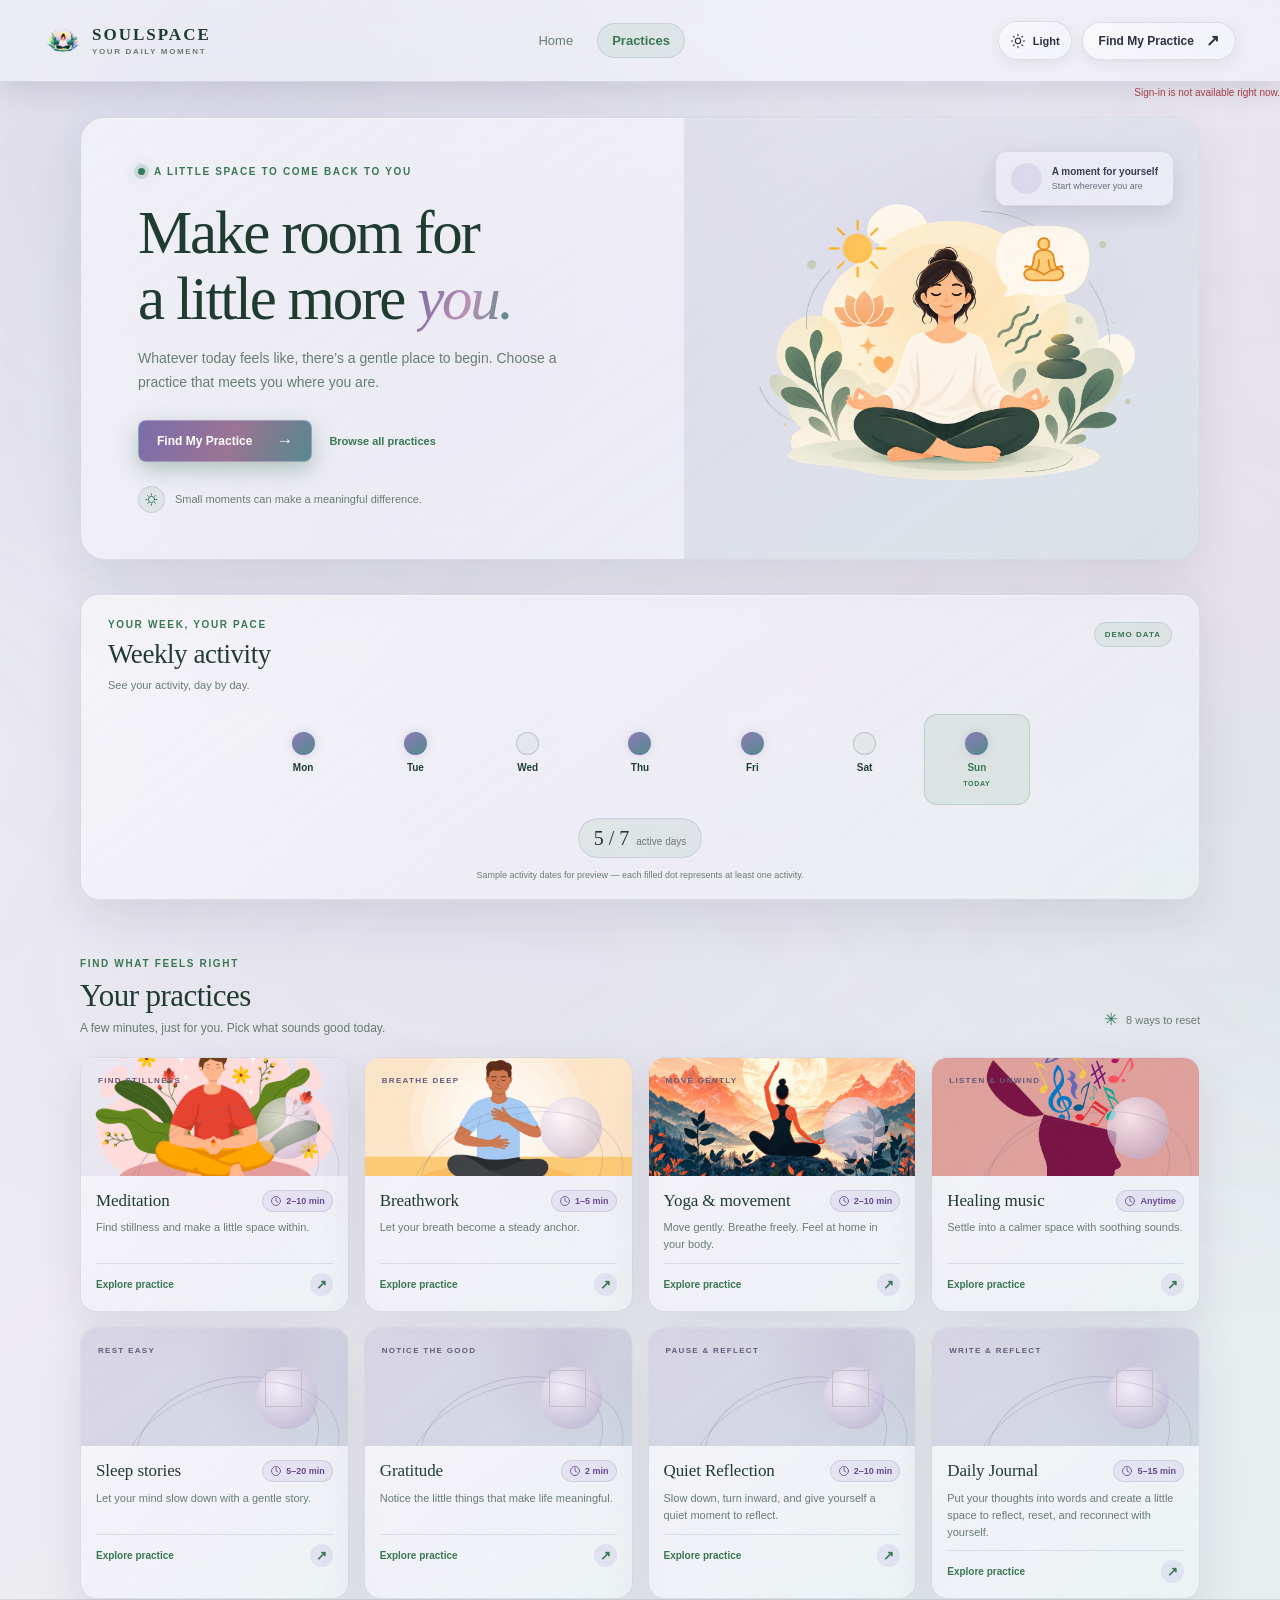
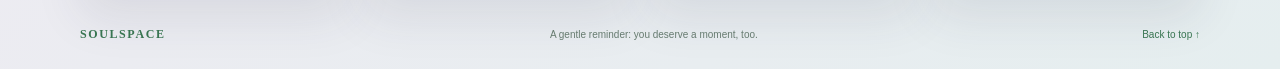
==== commit f0723d43: "Implement authentication features and update project styling Replit-Commit-Author: Agent" ====
--- a/index.html
+++ b/index.html
@@ -35,8 +35,29 @@
         </svg>
         <span data-theme-name>Light</span>
       </button>
+      <div class="profile-menu" id="profile-menu" hidden>
+        <button class="profile-toggle" id="profile-toggle" type="button" aria-expanded="false"
+          aria-controls="profile-panel">
+          <svg class="profile-avatar" viewBox="0 0 20 20" aria-hidden="true">
+            <circle cx="10" cy="6.5" r="3.25"></circle>
+            <path d="M3.5 17c.5-3.1 2.8-4.8 6.5-4.8s6 1.7 6.5 4.8"></path>
+          </svg>
+          <span>Profile</span>
+        </button>
+        <section class="profile-panel" id="profile-panel" role="dialog" aria-modal="false"
+          aria-labelledby="profile-heading" hidden>
+          <h2 id="profile-heading">Your profile</h2>
+          <dl>
+            <div><dt>Name</dt><dd id="profile-name"></dd></div>
+            <div><dt>Email</dt><dd id="profile-email"></dd></div>
+            <div><dt>User ID</dt><dd class="profile-user-id" id="profile-user-id"></dd></div>
+          </dl>
+          <button class="profile-sign-out" id="profile-sign-out" type="button">Log out</button>
+        </section>
+      </div>
       <button class="header-cta" type="button" data-open-finder>Find My Practice <span
           aria-hidden="true">↗</span></button>
+      <p class="site-auth-status" id="site-auth-status" role="alert" hidden></p>
     </div>
   </header>
   <main id="home">
@@ -93,7 +114,7 @@
         </div><span class="practice-count"><span aria-hidden="true">✳</span> 8 ways to reset</span>
       </div>
       <div class="practice-grid">
-        <article class="practice-card tone-lavender" data-practice="Meditation">
+        <article class="practice-card tone-lavender" id="practice-meditation" data-practice="Meditation" data-auth-target="/#practice-meditation">
           <div class="card-art" data-background-image="activities_assets/meditation_background.webp"><span class="card-art-label">FIND STILLNESS</span><span class="art-orb"></span><img
               class="practice-icon" data-lazy-src="activities_assets/meditation_icon.webp" alt="" loading="lazy" decoding="async" /></div>
           <div class="card-content">
@@ -107,7 +128,7 @@
               practice <span aria-hidden="true">↗</span></button>
           </div>
         </article>
-        <article class="practice-card tone-blue" data-practice="Breathwork">
+        <article class="practice-card tone-blue" id="practice-breathwork" data-practice="Breathwork" data-auth-target="/#practice-breathwork">
           <div class="card-art" data-background-image="activities_assets/breathwork_background.webp"><span class="card-art-label">BREATHE DEEP</span><span class="art-orb"></span><img
               class="practice-icon" data-lazy-src="activities_assets/breathing_icon.webp" alt="" loading="lazy" decoding="async" /></div>
           <div class="card-content">
@@ -121,7 +142,7 @@
               <span aria-hidden="true">↗</span></button>
           </div>
         </article>
-        <article class="practice-card tone-peach" data-practice="Yoga & movement">
+        <article class="practice-card tone-peach" id="practice-yoga-movement" data-practice="Yoga & movement" data-auth-target="/#practice-yoga-movement">
           <div class="card-art" data-background-image="activities_assets/yoga_background.webp"><span class="card-art-label">MOVE GENTLY</span><span class="art-orb"></span><img
               class="practice-icon" data-lazy-src="activities_assets/yoga_icon.webp" alt="" loading="lazy" decoding="async" /></div>
           <div class="card-content">
@@ -135,7 +156,7 @@
               type="button">Explore practice <span aria-hidden="true">↗</span></button>
           </div>
         </article>
-        <article class="practice-card tone-yellow" data-practice="Healing Music">
+        <article class="practice-card tone-yellow" id="practice-healing-music" data-practice="Healing Music" data-auth-target="/#practice-healing-music">
           <div class="card-art" data-background-image="activities_assets/music_background.webp"><span class="card-art-label">LISTEN &amp; UNWIND</span><span class="art-orb"></span><img
               class="practice-icon" data-lazy-src="activities_assets/music_icon.webp" alt="" loading="lazy" decoding="async" /></div>
           <div class="card-content">
@@ -149,7 +170,7 @@
               practice <span aria-hidden="true">↗</span></button>
           </div>
         </article>
-        <article class="practice-card tone-indigo" data-practice="Sleep Stories">
+        <article class="practice-card tone-indigo" id="practice-sleep-stories" data-practice="Sleep Stories" data-auth-target="/#practice-sleep-stories">
           <div class="card-art" data-background-image="activities_assets/story_background.webp"><span class="card-art-label">REST EASY</span><span class="art-orb"></span><img
               class="practice-icon" data-lazy-src="activities_assets/story_icon.webp" alt="" loading="lazy" decoding="async" /></div>
           <div class="card-content">
@@ -163,7 +184,7 @@
               practice <span aria-hidden="true">↗</span></button>
           </div>
         </article>
-        <article class="practice-card tone-green" data-practice="Gratitude">
+        <article class="practice-card tone-green" id="practice-gratitude" data-practice="Gratitude" data-auth-target="/#practice-gratitude">
           <div class="card-art" data-background-image="activities_assets/gratitude_background.webp"><span class="card-art-label">NOTICE THE GOOD</span><span class="art-orb"></span><img
               class="practice-icon" data-lazy-src="activities_assets/gratitude_icon.webp" alt="" loading="lazy" decoding="async" /></div>
           <div class="card-content">
@@ -177,7 +198,7 @@
               type="button">Explore practice <span aria-hidden="true">↗</span></button>
           </div>
         </article>
-        <article class="practice-card tone-sage" data-practice="Quiet Reflection">
+        <article class="practice-card tone-sage" id="practice-quiet-reflection" data-practice="Quiet Reflection" data-auth-target="/#practice-quiet-reflection">
           <div class="card-art" data-background-image="activities_assets/reflection_background.webp"><span class="card-art-label">PAUSE &amp; REFLECT</span><span class="art-orb"></span><img class="practice-icon" data-lazy-src="activities_assets/reflection_icon.webp" alt="" loading="lazy" decoding="async" /></div>
           <div class="card-content">
             <div class="card-title-row">
@@ -190,7 +211,7 @@
               type="button">Explore practice <span aria-hidden="true">↗</span></button>
           </div>
         </article>
-        <article class="practice-card tone-rose" data-practice="Daily Journal">
+        <article class="practice-card tone-rose" id="practice-daily-journal" data-practice="Daily Journal" data-auth-target="/journal.html">
           <div class="card-art" data-background-image="activities_assets/journal_background.webp"><span class="card-art-label">WRITE &amp; REFLECT</span><span class="art-orb"></span><img class="practice-icon" data-lazy-src="activities_assets/journal_icon.webp" alt="" loading="lazy" decoding="async" />
           </div>
           <div class="card-content">
@@ -201,7 +222,7 @@
                 </svg>5–15 min</span>
             </div>
             <p>Put your thoughts into words and create a little space to reflect, reset, and reconnect with yourself.
-            </p><a class="explore-button" href="journal.html">Explore practice <span aria-hidden="true">↗</span></a>
+            </p><a class="explore-button" href="journal.html" data-auth-target="/journal.html">Explore practice <span aria-hidden="true">↗</span></a>
           </div>
         </article>
       </div>
@@ -244,6 +265,7 @@
     </section>
   </dialog>
   <div class="toast" role="status" aria-live="polite"></div>
+  <script src="auth.js"></script>
   <script src="weekly-activity-data.js"></script>
   <script src="script.js"></script>
 </body>
--- a/styles.css
+++ b/styles.css
@@ -1697,3 +1697,67 @@
   background-position: center;
 }
 .practice-card[data-practice="Quiet Reflection"] .practice-icon { object-fit: contain; }
+
+.profile-menu { position: relative; flex: 0 0 auto; }
+.profile-toggle {
+  display: inline-flex;
+  min-height: 37px;
+  align-items: center;
+  justify-content: center;
+  gap: 6px;
+  padding: 8px 10px;
+  border: 1px solid #dfe7dc;
+  border-radius: 24px;
+  background: #fff;
+  color: #54705a;
+  cursor: pointer;
+  font-size: 10px;
+  font-weight: 600;
+  transition: border-color .2s, background .2s, color .2s;
+}
+.profile-toggle:hover { border-color: #a9bfaa; background: #f4f7f1; }
+.profile-avatar { width: 15px; height: 15px; fill: none; stroke: currentColor; stroke-width: 1.5; stroke-linecap: round; }
+.profile-panel {
+  position: absolute;
+  top: calc(100% + 9px);
+  right: 0;
+  z-index: 30;
+  width: min(300px, calc(100vw - 28px));
+  padding: 18px;
+  border: 1px solid var(--line);
+  border-radius: 15px;
+  background: var(--surface);
+  color: var(--ink);
+  box-shadow: 0 16px 42px #21392b24;
+}
+.profile-panel h2 { margin: 0 0 14px; color: var(--heading); font: 500 19px/1.25 var(--serif); }
+.profile-panel dl { display: grid; gap: 12px; margin: 0; }
+.profile-panel dl > div { min-width: 0; }
+.profile-panel dt { margin-bottom: 3px; color: var(--muted); font-size: 9px; font-weight: 700; letter-spacing: .09em; text-transform: uppercase; }
+.profile-panel dd { margin: 0; color: var(--ink); font-size: 12px; overflow-wrap: anywhere; }
+.profile-panel .profile-user-id { font-size: 10px; }
+.profile-sign-out {
+  width: 100%;
+  margin-top: 17px;
+  padding: 9px 12px;
+  border: 1px solid var(--line);
+  border-radius: 9px;
+  background: var(--soft-green);
+  color: var(--link-green);
+  cursor: pointer;
+  font-size: 11px;
+  font-weight: 650;
+}
+.profile-sign-out:hover { border-color: #a9bfaa; }
+.profile-sign-out:disabled { cursor: wait; opacity: .65; }
+.site-auth-status { position: absolute; top: calc(100% + 5px); right: 0; z-index: 2; max-width: min(300px, calc(100vw - 32px)); margin: 0; color: #a23e48; font-size: 10px; line-height: 1.4; text-align: right; }
+:root[data-theme="dark"] .profile-toggle { border-color: #3c4c40; background: #202a23; color: #c2d7c1; }
+:root[data-theme="dark"] .profile-toggle:hover { background: #2a392e; }
+:root[data-theme="dark"] .profile-panel h2 { color: var(--heading); }
+:root[data-theme="dark"] .profile-panel { box-shadow: 0 16px 42px #0005; }
+
+@media (max-width: 620px) {
+  .profile-toggle { min-height: 34px; gap: 4px; padding: 7px 8px; font-size: 9px; }
+  .profile-avatar { width: 13px; height: 13px; }
+  .profile-panel { padding: 15px; }
+}
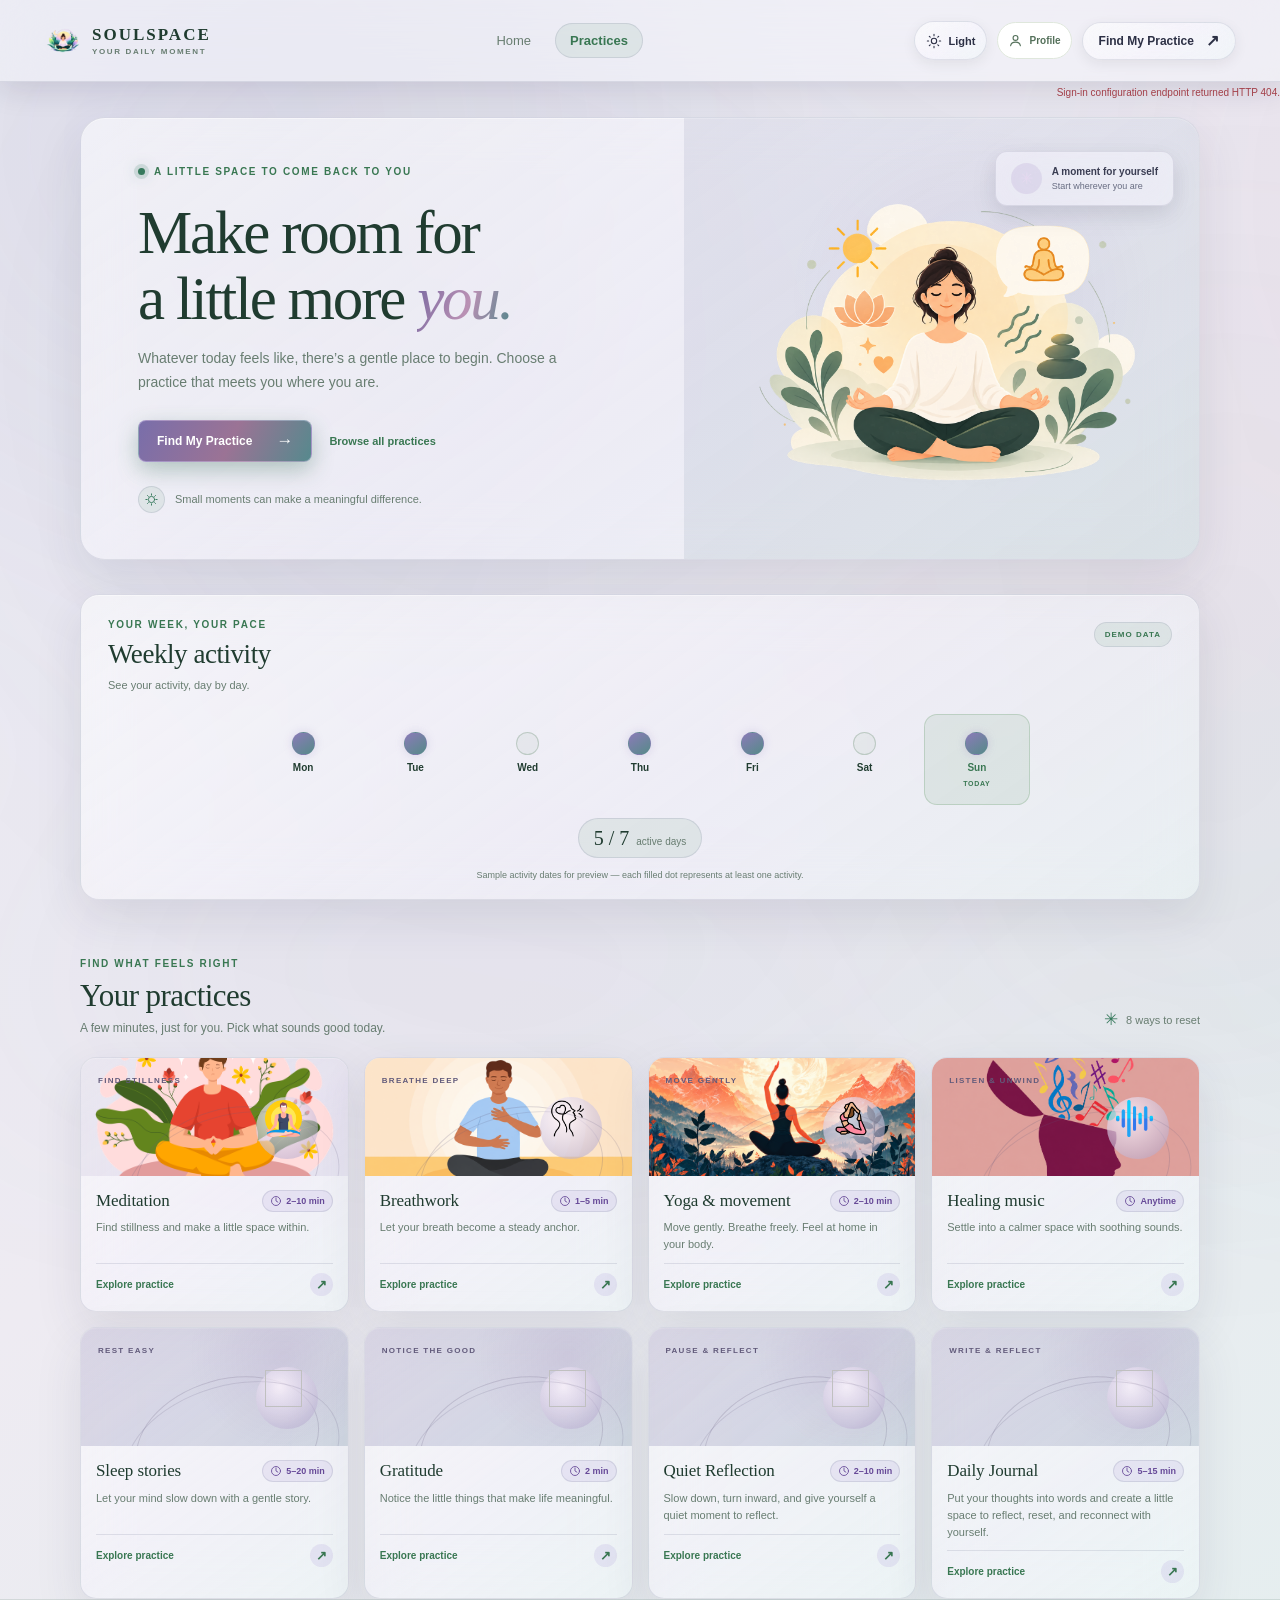
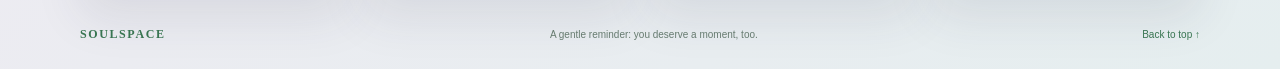
==== commit a66c6d62: "Refactor authentication and journal logging logic Replit-Commit-Author: Agent" ====
--- a/index.html
+++ b/index.html
@@ -35,14 +35,14 @@
         </svg>
         <span data-theme-name>Light</span>
       </button>
-      <div class="profile-menu" id="profile-menu" hidden>
+      <div class="profile-menu" id="profile-menu">
         <button class="profile-toggle" id="profile-toggle" type="button" aria-expanded="false"
           aria-controls="profile-panel">
           <svg class="profile-avatar" viewBox="0 0 20 20" aria-hidden="true">
             <circle cx="10" cy="6.5" r="3.25"></circle>
             <path d="M3.5 17c.5-3.1 2.8-4.8 6.5-4.8s6 1.7 6.5 4.8"></path>
           </svg>
-          <span>Profile</span>
+          <span id="profile-toggle-label">Profile</span>
         </button>
         <section class="profile-panel" id="profile-panel" role="dialog" aria-modal="false"
           aria-labelledby="profile-heading" hidden>
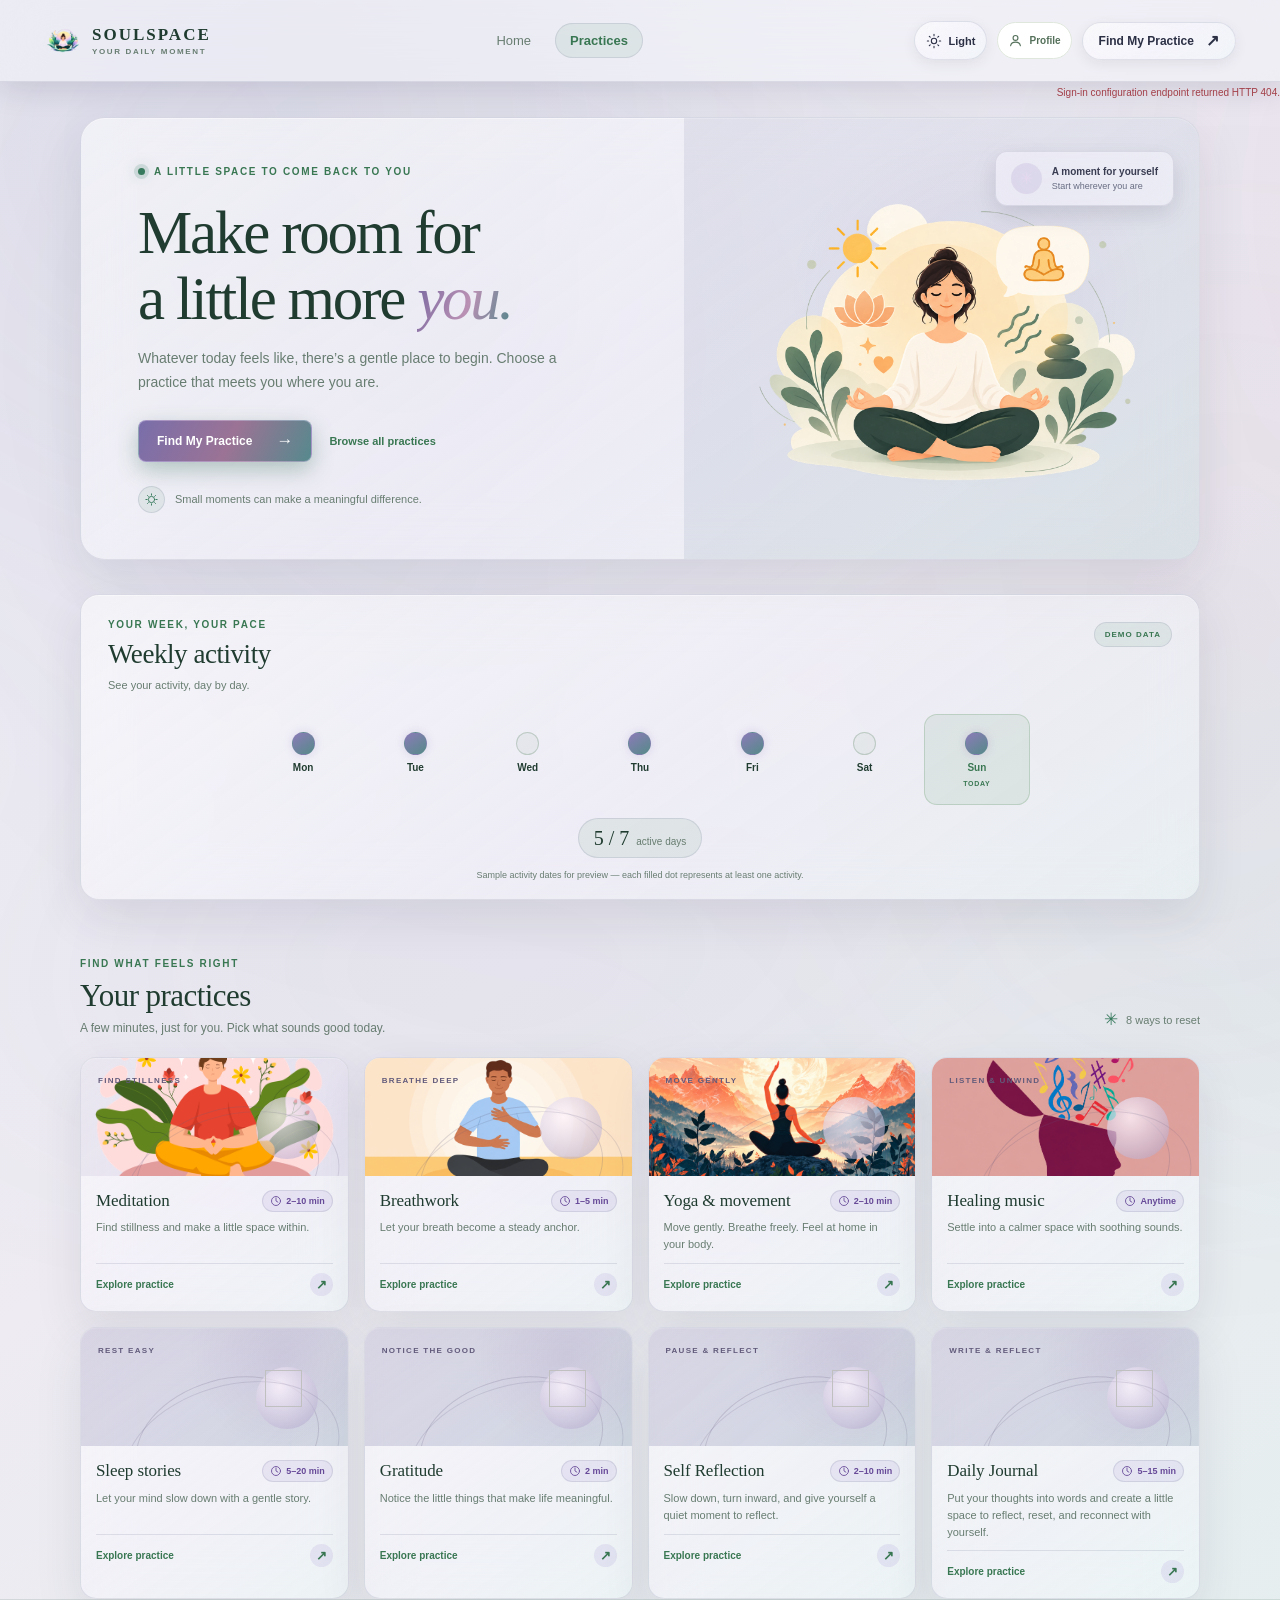
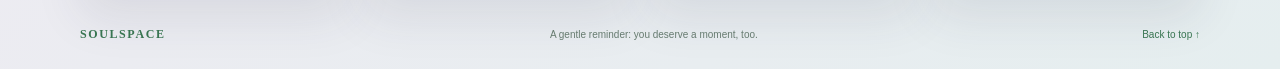
==== commit 8b50c60a: "Add all activities pages" ====
--- a/index.html
+++ b/index.html
@@ -48,9 +48,18 @@
           aria-labelledby="profile-heading" hidden>
           <h2 id="profile-heading">Your profile</h2>
           <dl>
-            <div><dt>Name</dt><dd id="profile-name"></dd></div>
-            <div><dt>Email</dt><dd id="profile-email"></dd></div>
-            <div><dt>User ID</dt><dd class="profile-user-id" id="profile-user-id"></dd></div>
+            <div>
+              <dt>Name</dt>
+              <dd id="profile-name"></dd>
+            </div>
+            <div>
+              <dt>Email</dt>
+              <dd id="profile-email"></dd>
+            </div>
+            <div>
+              <dt>User ID</dt>
+              <dd class="profile-user-id" id="profile-user-id"></dd>
+            </div>
           </dl>
           <button class="profile-sign-out" id="profile-sign-out" type="button">Log out</button>
         </section>
@@ -78,7 +87,8 @@
             </svg></span><span>Small moments can make a meaningful difference.</span></div>
       </div>
       <div class="hero-art">
-        <img class="hero-image" src="assets/hero.webp" alt="Meditation and mindfulness illustration" fetchpriority="high" loading="eager" decoding="async" />
+        <img class="hero-image" src="assets/hero.webp" alt="Meditation and mindfulness illustration"
+          fetchpriority="high" loading="eager" decoding="async" />
         <div class="art-caption"><span class="caption-sparkle" aria-hidden="true">✳</span><span><strong>A moment for
               yourself</strong><small>Start wherever you are</small></span></div>
       </div>
@@ -114,9 +124,11 @@
         </div><span class="practice-count"><span aria-hidden="true">✳</span> 8 ways to reset</span>
       </div>
       <div class="practice-grid">
-        <article class="practice-card tone-lavender" id="practice-meditation" data-practice="Meditation" data-auth-target="/#practice-meditation">
-          <div class="card-art" data-background-image="activities_assets/meditation_background.webp"><span class="card-art-label">FIND STILLNESS</span><span class="art-orb"></span><img
-              class="practice-icon" data-lazy-src="activities_assets/meditation_icon.webp" alt="" loading="lazy" decoding="async" /></div>
+        <article class="practice-card tone-lavender" id="practice-meditation" data-practice="Meditation"
+          data-auth-target="/#practice-meditation">
+          <div class="card-art" data-background-image="activities_assets/meditation_background.webp"><span
+              class="card-art-label">FIND STILLNESS</span><span class="art-orb"></span><img class="practice-icon"
+              data-lazy-src="activities_assets/meditation_icon.webp" alt="" loading="lazy" decoding="async" /></div>
           <div class="card-content">
             <div class="card-title-row">
               <h3>Meditation</h3><span class="duration"><svg viewBox="0 0 16 16" aria-hidden="true">
@@ -128,9 +140,11 @@
               practice <span aria-hidden="true">↗</span></button>
           </div>
         </article>
-        <article class="practice-card tone-blue" id="practice-breathwork" data-practice="Breathwork" data-auth-target="/#practice-breathwork">
-          <div class="card-art" data-background-image="activities_assets/breathwork_background.webp"><span class="card-art-label">BREATHE DEEP</span><span class="art-orb"></span><img
-              class="practice-icon" data-lazy-src="activities_assets/breathing_icon.webp" alt="" loading="lazy" decoding="async" /></div>
+        <article class="practice-card tone-blue" id="practice-breathwork" data-practice="Breathwork"
+          data-auth-target="/#practice-breathwork">
+          <div class="card-art" data-background-image="activities_assets/breathwork_background.webp"><span
+              class="card-art-label">BREATHE DEEP</span><span class="art-orb"></span><img class="practice-icon"
+              data-lazy-src="activities_assets/breathing_icon.webp" alt="" loading="lazy" decoding="async" /></div>
           <div class="card-content">
             <div class="card-title-row">
               <h3>Breathwork</h3><span class="duration"><svg viewBox="0 0 16 16" aria-hidden="true">
@@ -142,9 +156,11 @@
               <span aria-hidden="true">↗</span></button>
           </div>
         </article>
-        <article class="practice-card tone-peach" id="practice-yoga-movement" data-practice="Yoga & movement" data-auth-target="/#practice-yoga-movement">
-          <div class="card-art" data-background-image="activities_assets/yoga_background.webp"><span class="card-art-label">MOVE GENTLY</span><span class="art-orb"></span><img
-              class="practice-icon" data-lazy-src="activities_assets/yoga_icon.webp" alt="" loading="lazy" decoding="async" /></div>
+        <article class="practice-card tone-peach" id="practice-yoga-movement" data-practice="Yoga & movement"
+          data-auth-target="/#practice-yoga-movement">
+          <div class="card-art" data-background-image="activities_assets/yoga_background.webp"><span
+              class="card-art-label">MOVE GENTLY</span><span class="art-orb"></span><img class="practice-icon"
+              data-lazy-src="activities_assets/yoga_icon.webp" alt="" loading="lazy" decoding="async" /></div>
           <div class="card-content">
             <div class="card-title-row">
               <h3>Yoga &amp; movement</h3><span class="duration"><svg viewBox="0 0 16 16" aria-hidden="true">
@@ -156,9 +172,11 @@
               type="button">Explore practice <span aria-hidden="true">↗</span></button>
           </div>
         </article>
-        <article class="practice-card tone-yellow" id="practice-healing-music" data-practice="Healing Music" data-auth-target="/#practice-healing-music">
-          <div class="card-art" data-background-image="activities_assets/music_background.webp"><span class="card-art-label">LISTEN &amp; UNWIND</span><span class="art-orb"></span><img
-              class="practice-icon" data-lazy-src="activities_assets/music_icon.webp" alt="" loading="lazy" decoding="async" /></div>
+        <article class="practice-card tone-yellow" id="practice-healing-music" data-practice="Healing Music"
+          data-auth-target="/#practice-healing-music">
+          <div class="card-art" data-background-image="activities_assets/music_background.webp"><span
+              class="card-art-label">LISTEN &amp; UNWIND</span><span class="art-orb"></span><img class="practice-icon"
+              data-lazy-src="activities_assets/music_icon.webp" alt="" loading="lazy" decoding="async" /></div>
           <div class="card-content">
             <div class="card-title-row">
               <h3>Healing music</h3><span class="duration"><svg viewBox="0 0 16 16" aria-hidden="true">
@@ -170,9 +188,11 @@
               practice <span aria-hidden="true">↗</span></button>
           </div>
         </article>
-        <article class="practice-card tone-indigo" id="practice-sleep-stories" data-practice="Sleep Stories" data-auth-target="/#practice-sleep-stories">
-          <div class="card-art" data-background-image="activities_assets/story_background.webp"><span class="card-art-label">REST EASY</span><span class="art-orb"></span><img
-              class="practice-icon" data-lazy-src="activities_assets/story_icon.webp" alt="" loading="lazy" decoding="async" /></div>
+        <article class="practice-card tone-indigo" id="practice-sleep-stories" data-practice="Sleep Stories"
+          data-auth-target="/#practice-sleep-stories">
+          <div class="card-art" data-background-image="activities_assets/story_background.webp"><span
+              class="card-art-label">REST EASY</span><span class="art-orb"></span><img class="practice-icon"
+              data-lazy-src="activities_assets/story_icon.webp" alt="" loading="lazy" decoding="async" /></div>
           <div class="card-content">
             <div class="card-title-row">
               <h3>Sleep stories</h3><span class="duration"><svg viewBox="0 0 16 16" aria-hidden="true">
@@ -184,9 +204,11 @@
               practice <span aria-hidden="true">↗</span></button>
           </div>
         </article>
-        <article class="practice-card tone-green" id="practice-gratitude" data-practice="Gratitude" data-auth-target="/#practice-gratitude">
-          <div class="card-art" data-background-image="activities_assets/gratitude_background.webp"><span class="card-art-label">NOTICE THE GOOD</span><span class="art-orb"></span><img
-              class="practice-icon" data-lazy-src="activities_assets/gratitude_icon.webp" alt="" loading="lazy" decoding="async" /></div>
+        <article class="practice-card tone-green" id="practice-gratitude" data-practice="Gratitude"
+          data-auth-target="/#practice-gratitude">
+          <div class="card-art" data-background-image="activities_assets/gratitude_background.webp"><span
+              class="card-art-label">NOTICE THE GOOD</span><span class="art-orb"></span><img class="practice-icon"
+              data-lazy-src="activities_assets/gratitude_icon.webp" alt="" loading="lazy" decoding="async" /></div>
           <div class="card-content">
             <div class="card-title-row">
               <h3>Gratitude</h3><span class="duration"><svg viewBox="0 0 16 16" aria-hidden="true">
@@ -198,11 +220,14 @@
               type="button">Explore practice <span aria-hidden="true">↗</span></button>
           </div>
         </article>
-        <article class="practice-card tone-sage" id="practice-quiet-reflection" data-practice="Quiet Reflection" data-auth-target="/#practice-quiet-reflection">
-          <div class="card-art" data-background-image="activities_assets/reflection_background.webp"><span class="card-art-label">PAUSE &amp; REFLECT</span><span class="art-orb"></span><img class="practice-icon" data-lazy-src="activities_assets/reflection_icon.webp" alt="" loading="lazy" decoding="async" /></div>
-          <div class="card-content">
-            <div class="card-title-row">
-              <h3>Quiet Reflection</h3><span class="duration"><svg viewBox="0 0 16 16" aria-hidden="true">
+        <article class="practice-card tone-sage" id="practice-quiet-reflection" data-practice="Quiet Reflection"
+          data-auth-target="/#practice-quiet-reflection">
+          <div class="card-art" data-background-image="activities_assets/reflection_background.webp"><span
+              class="card-art-label">PAUSE &amp; REFLECT</span><span class="art-orb"></span><img class="practice-icon"
+              data-lazy-src="activities_assets/reflection_icon.webp" alt="" loading="lazy" decoding="async" /></div>
+          <div class="card-content">
+            <div class="card-title-row">
+              <h3>Self Reflection</h3><span class="duration"><svg viewBox="0 0 16 16" aria-hidden="true">
                   <circle cx="8" cy="8" r="6" />
                   <path d="M8 4v4l2.5 1.5" />
                 </svg>2–10 min</span>
@@ -211,8 +236,11 @@
               type="button">Explore practice <span aria-hidden="true">↗</span></button>
           </div>
         </article>
-        <article class="practice-card tone-rose" id="practice-daily-journal" data-practice="Daily Journal" data-auth-target="/journal.html">
-          <div class="card-art" data-background-image="activities_assets/journal_background.webp"><span class="card-art-label">WRITE &amp; REFLECT</span><span class="art-orb"></span><img class="practice-icon" data-lazy-src="activities_assets/journal_icon.webp" alt="" loading="lazy" decoding="async" />
+        <article class="practice-card tone-rose" id="practice-daily-journal" data-practice="Daily Journal"
+          data-auth-target="/journal.html">
+          <div class="card-art" data-background-image="activities_assets/journal_background.webp"><span
+              class="card-art-label">WRITE &amp; REFLECT</span><span class="art-orb"></span><img class="practice-icon"
+              data-lazy-src="activities_assets/journal_icon.webp" alt="" loading="lazy" decoding="async" />
           </div>
           <div class="card-content">
             <div class="card-title-row">
@@ -222,7 +250,8 @@
                 </svg>5–15 min</span>
             </div>
             <p>Put your thoughts into words and create a little space to reflect, reset, and reconnect with yourself.
-            </p><a class="explore-button" href="journal.html" data-auth-target="/journal.html">Explore practice <span aria-hidden="true">↗</span></a>
+            </p><a class="explore-button" href="journal.html" data-auth-target="/journal.html">Explore practice <span
+                aria-hidden="true">↗</span></a>
           </div>
         </article>
       </div>
@@ -270,4 +299,4 @@
   <script src="script.js"></script>
 </body>
 
-</html>
+</html>
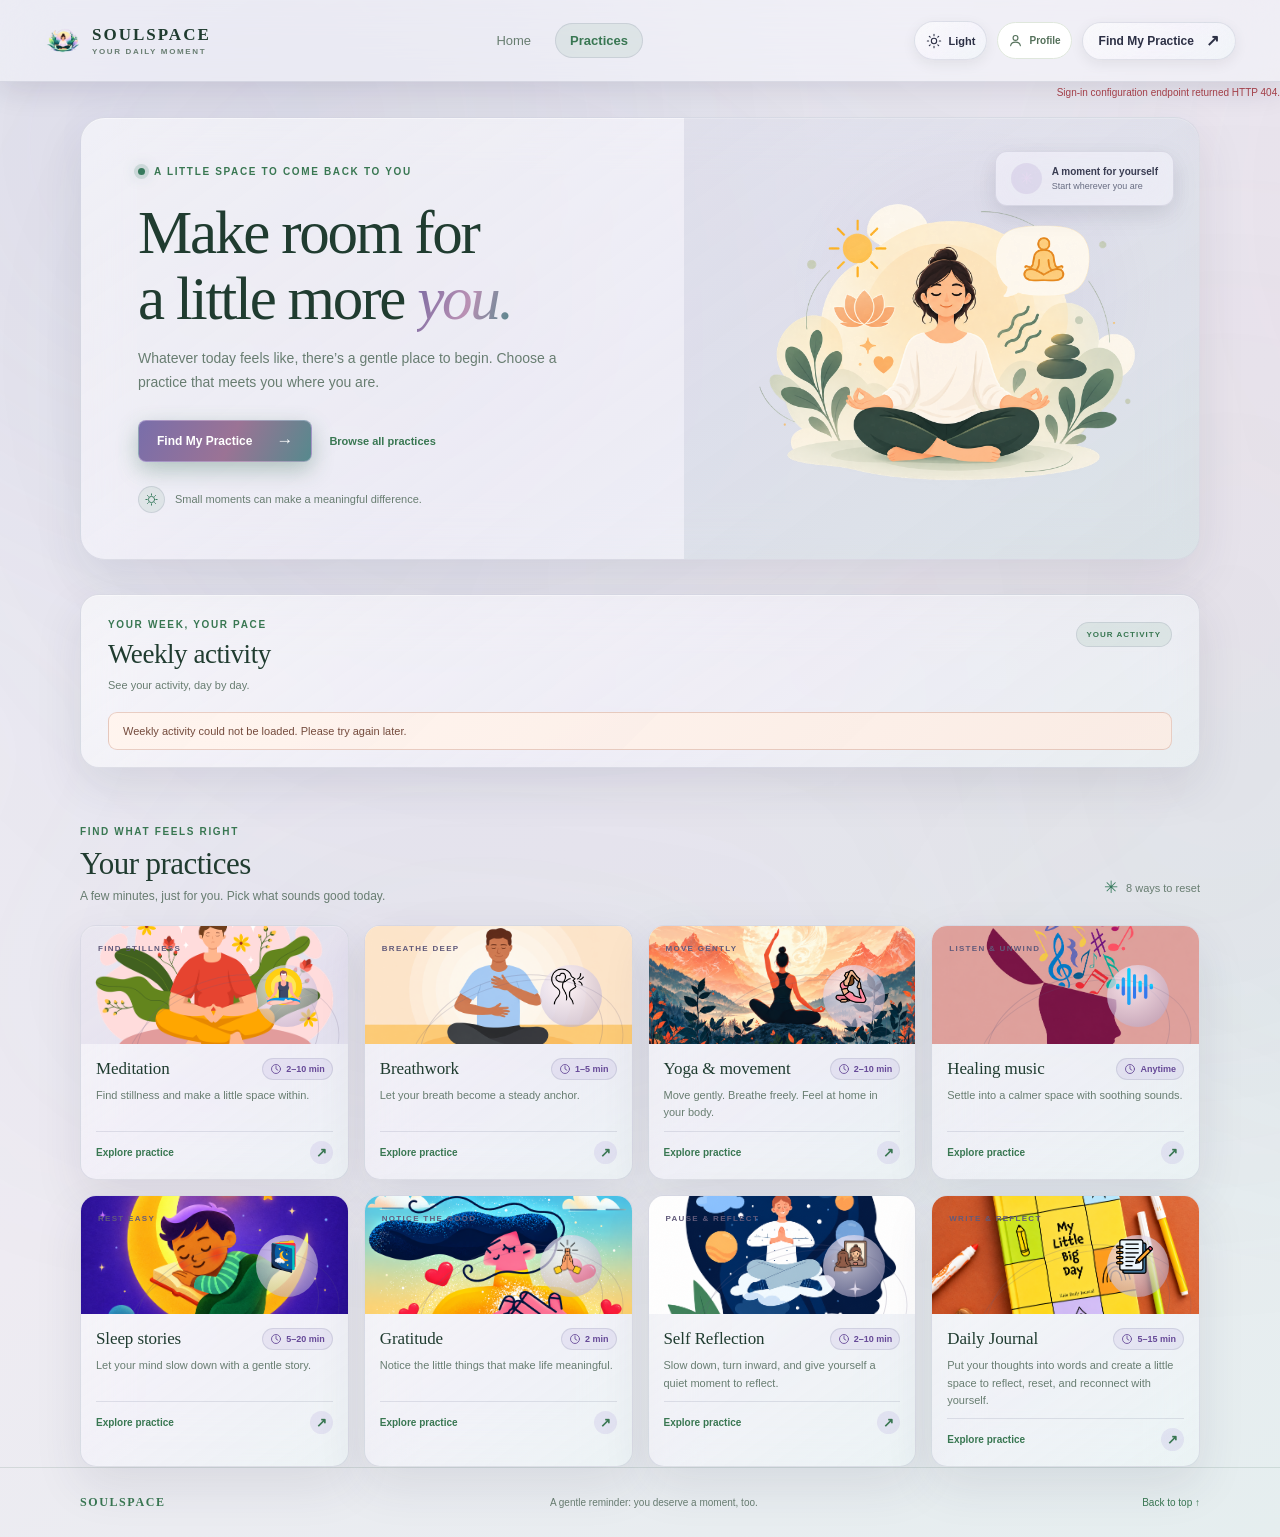
==== commit 2b610985: "connect dynamoDB with graph backend" ====
--- a/index.html
+++ b/index.html
@@ -101,7 +101,7 @@
             <h2 id="weekly-activity-title">Weekly activity</h2>
             <p class="weekly-activity-subtitle">See your activity, day by day.</p>
           </div>
-          <span class="activity-source-badge" id="activity-source">DEMO DATA</span>
+          <span class="activity-source-badge" id="activity-source">YOUR ACTIVITY</span>
         </div>
         <p class="weekly-activity-error" id="weekly-activity-error" role="alert" hidden></p>
         <div id="weekly-activity-data" hidden>
@@ -110,7 +110,7 @@
             <strong id="weekly-active-days">0 / 7</strong>
             <span>active days</span>
           </div>
-          <p class="weekly-activity-note">Sample activity dates for preview — each filled dot represents at least one
+          <p class="weekly-activity-note">Each filled dot represents at least one
             activity.</p>
         </div>
       </div>
@@ -299,4 +299,4 @@
   <script src="script.js"></script>
 </body>
 
-</html>+</html>
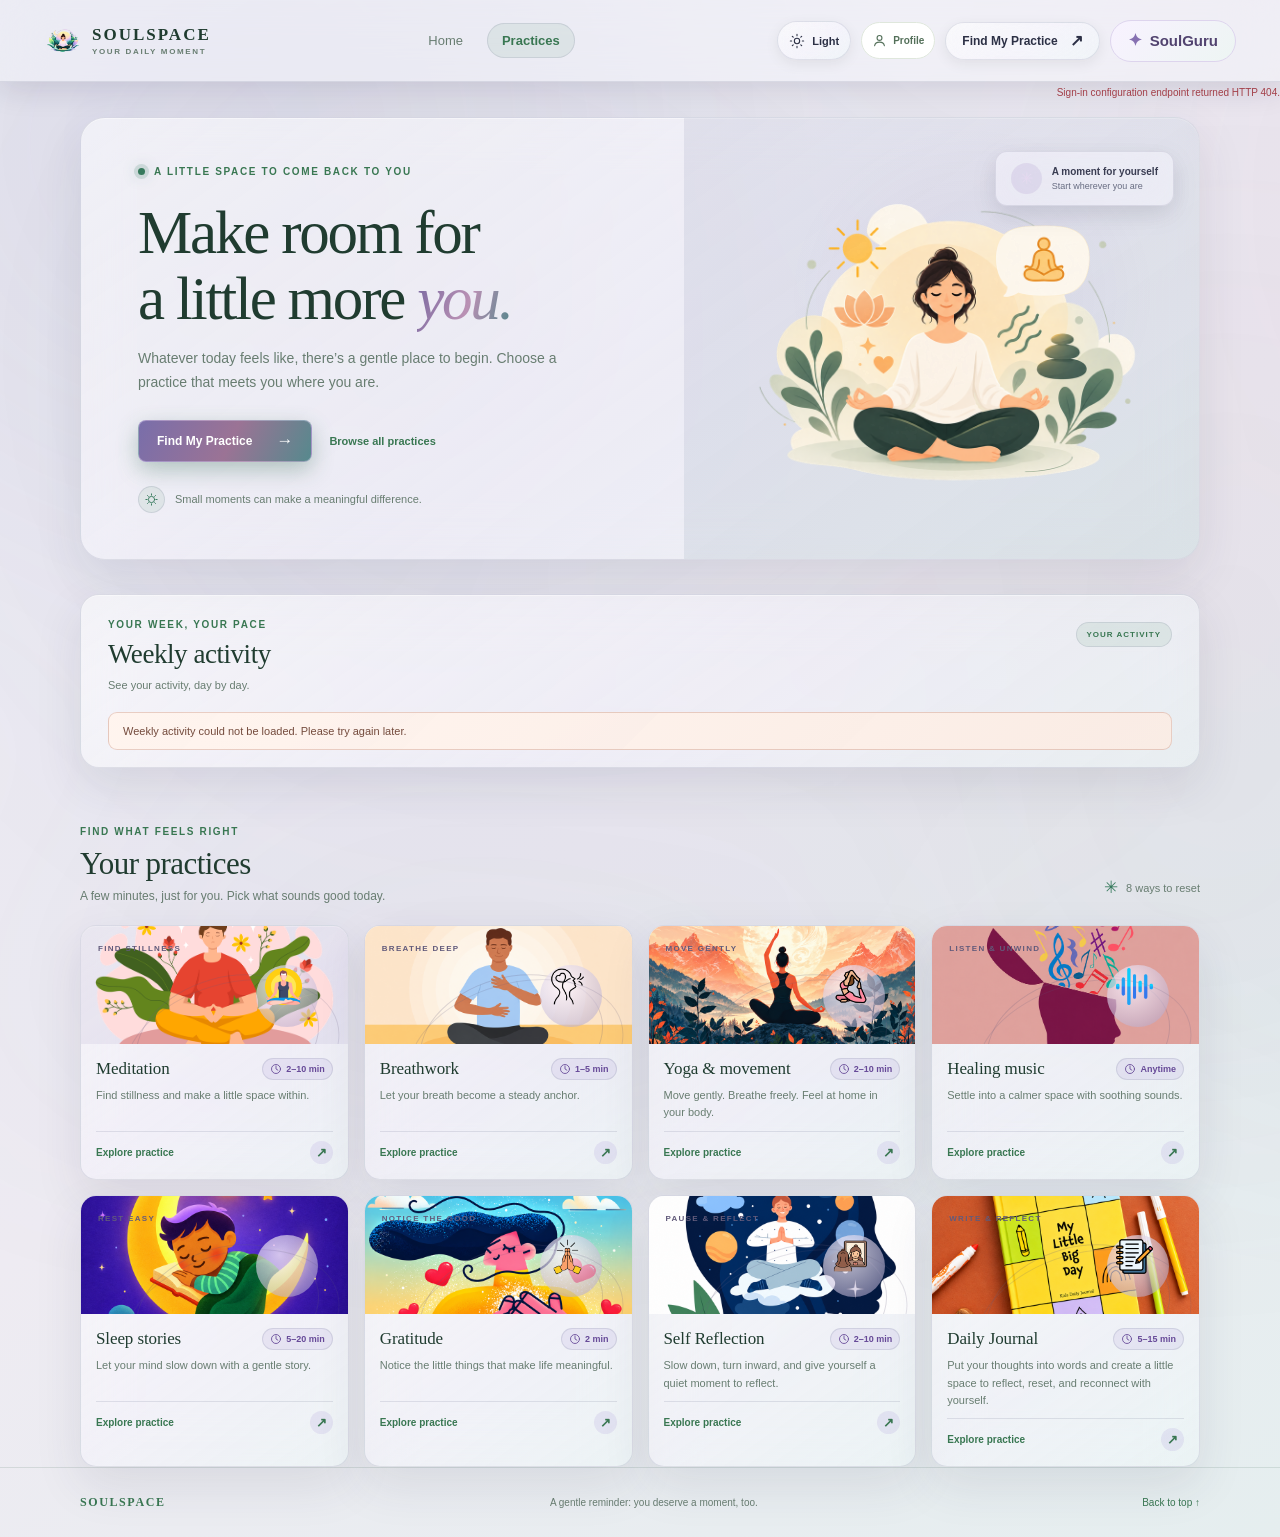
==== commit cb82cf3e: "Implement SoulGuru AI Chat Assistant" ====
--- a/index.html
+++ b/index.html
@@ -66,6 +66,9 @@
       </div>
       <button class="header-cta" type="button" data-open-finder>Find My Practice <span
           aria-hidden="true">↗</span></button>
+      <button class="soulguru-launch" id="soulguru-launch" type="button" aria-haspopup="dialog" aria-expanded="false" aria-controls="soulguru-overlay">
+        <span aria-hidden="true">✦</span><span class="soulguru-launch-label">SoulGuru</span>
+      </button>
       <p class="site-auth-status" id="site-auth-status" role="alert" hidden></p>
     </div>
   </header>
@@ -294,9 +297,50 @@
     </section>
   </dialog>
   <div class="toast" role="status" aria-live="polite"></div>
+  <div class="soulguru-overlay" id="soulguru-overlay" hidden>
+    <section class="soulguru-dialog" role="dialog" aria-modal="true" aria-labelledby="soulguru-title" aria-describedby="soulguru-tagline" tabindex="-1">
+      <header class="soulguru-header">
+        <div class="soulguru-brand"><span class="soulguru-mark" aria-hidden="true">✦</span><div><h2 id="soulguru-title">SoulGuru</h2><p id="soulguru-tagline">Your gentle guide to a calmer mind.</p></div></div>
+        <div class="soulguru-header-actions">
+          <button type="button" class="sg-secondary" id="soulguru-new">New Conversation</button>
+          <button type="button" class="sg-secondary" id="soulguru-history-toggle" aria-expanded="false" aria-controls="soulguru-history">History</button>
+          <button type="button" class="sg-close" id="soulguru-close" aria-label="Close SoulGuru">×</button>
+        </div>
+      </header>
+      <div class="soulguru-workspace">
+        <main class="soulguru-main">
+          <div class="soulguru-messages" id="soulguru-messages" aria-live="polite" aria-relevant="additions text">
+            <section class="soulguru-welcome" id="soulguru-welcome">
+              <span class="soulguru-welcome-mark" aria-hidden="true">✦</span>
+              <h3>Welcome to SoulGuru. ✦</h3>
+              <p>Take a slow breath.</p>
+              <p>You don't have to solve everything right now.<br class="sg-desktop-break"> Tell me what's on your mind, and we'll take it one moment at a time.</p>
+              <div class="soulguru-prompts" aria-label="Suggested messages">
+                <button type="button">How can I calm my mind?</button><button type="button">I'm feeling stressed</button>
+                <button type="button">Help me meditate</button><button type="button">I can't stop overthinking</button>
+                <button type="button">Give me a moment of peace</button><button type="button">Help me let go</button>
+              </div>
+            </section>
+          </div>
+          <p class="soulguru-error" id="soulguru-error" role="alert" hidden></p>
+          <form class="soulguru-composer" id="soulguru-form">
+            <label class="visually-hidden" for="soulguru-input">Message SoulGuru</label>
+            <textarea id="soulguru-input" rows="1" maxlength="2000" placeholder="Share what's on your mind..." required></textarea>
+            <button type="submit" id="soulguru-send" aria-label="Send message"><span aria-hidden="true">↑</span></button>
+            <p>One moment at a time · SoulGuru is a gentle reflection companion</p>
+          </form>
+        </main>
+        <aside class="soulguru-history" id="soulguru-history" aria-label="SoulGuru history" hidden>
+          <div class="soulguru-history-heading"><div><p class="sg-kicker">YOUR PRIVATE SPACE</p><h3>SoulGuru History</h3></div><button type="button" id="soulguru-history-close" aria-label="Close history">×</button></div>
+          <div class="soulguru-history-list" id="soulguru-history-list"><p class="sg-history-empty">Your conversations will appear here.</p></div>
+        </aside>
+      </div>
+    </section>
+  </div>
   <script src="auth.js"></script>
   <script src="weekly-activity-data.js"></script>
   <script src="script.js"></script>
+  <script src="soulguru.js" defer></script>
 </body>
 
 </html>
--- a/styles.css
+++ b/styles.css
@@ -1699,6 +1699,15 @@
 .practice-card[data-practice="Quiet Reflection"] .practice-icon { object-fit: contain; }
 
 .profile-menu { position: relative; flex: 0 0 auto; }
+.soulguru-launch {
+  display: inline-flex; flex: 0 0 auto; align-items: center; justify-content: center; gap: 8px; min-height: 42px;
+  padding: 0 17px; border: 1px solid #ddd4ed; border-radius: 24px; background: linear-gradient(135deg,#f8f2ff,#edf5f3);
+  color: #51436f; font-weight: 650; cursor: pointer; white-space: nowrap; transition: box-shadow .2s,border-color .2s,transform .2s;
+}
+.soulguru-launch > span:first-child { color: #8670b1; font-size: 17px; }
+.soulguru-launch:hover { border-color: #c2aedf; box-shadow: 0 5px 18px #8670b126; transform: translateY(-1px); }
+:root[data-theme="dark"] .soulguru-launch { border-color: #4a405f; background: linear-gradient(135deg,#2d283b,#243735); color: #e2d8f3; }
+:root[data-theme="dark"] .soulguru-launch > span:first-child { color: #c8a9f0; }
 .profile-toggle {
   display: inline-flex;
   min-height: 37px;
@@ -1758,6 +1767,16 @@
 
 @media (max-width: 620px) {
   .profile-toggle { min-height: 34px; gap: 4px; padding: 7px 8px; font-size: 9px; }
+  .soulguru-launch { width: 37px; min-width: 37px; min-height: 34px; gap: 0; padding: 0; }
+  .soulguru-launch-label { display: none; }
   .profile-avatar { width: 13px; height: 13px; }
   .profile-panel { padding: 15px; }
 }
+
+@media (max-width: 620px) {
+  body::before,
+  body::after {
+    animation: none;
+    will-change: auto;
+  }
+}
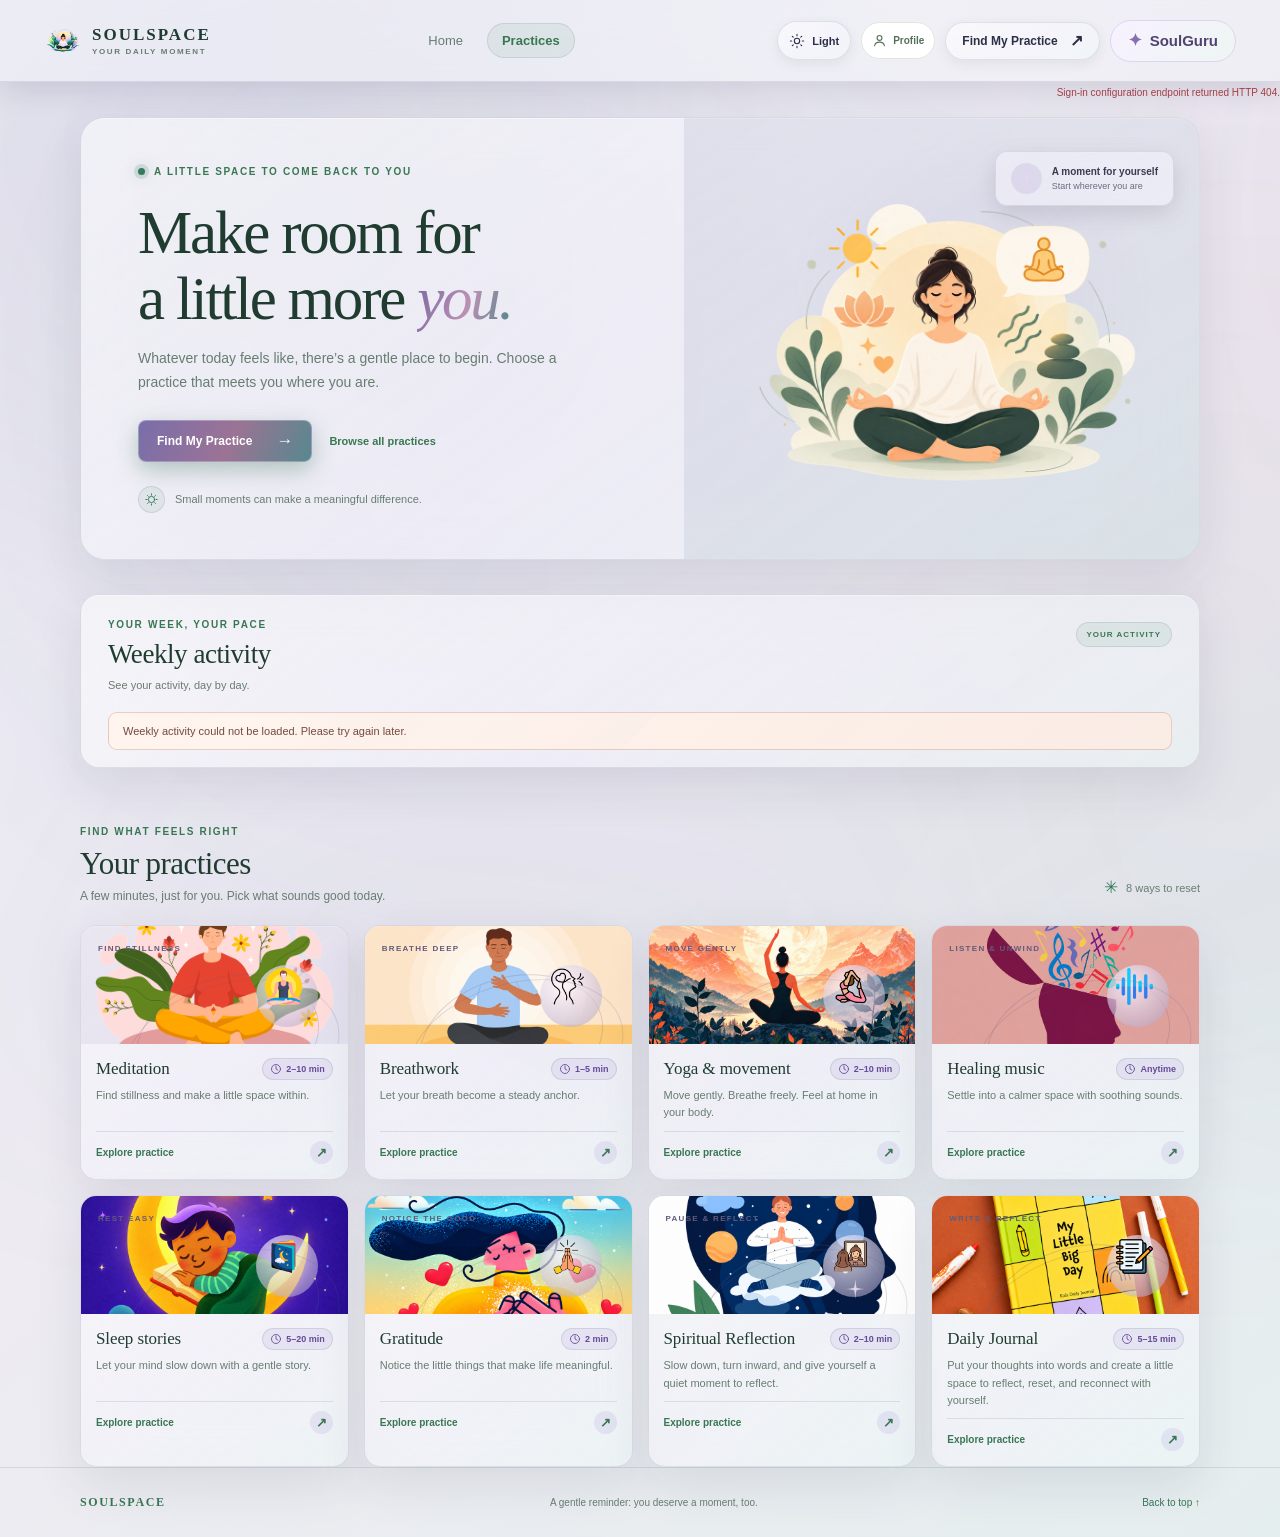
==== commit d72a4c97: "Connect DynamoDB with Gratitude page" ====
--- a/index.html
+++ b/index.html
@@ -230,7 +230,7 @@
               data-lazy-src="activities_assets/reflection_icon.webp" alt="" loading="lazy" decoding="async" /></div>
           <div class="card-content">
             <div class="card-title-row">
-              <h3>Self Reflection</h3><span class="duration"><svg viewBox="0 0 16 16" aria-hidden="true">
+              <h3>Spiritual Reflection</h3><span class="duration"><svg viewBox="0 0 16 16" aria-hidden="true">
                   <circle cx="8" cy="8" r="6" />
                   <path d="M8 4v4l2.5 1.5" />
                 </svg>2–10 min</span>
--- a/styles.css
+++ b/styles.css
@@ -1780,3 +1780,53 @@
     will-change: auto;
   }
 }
+
+/* Targeted responsive corrections */
+@media (max-width:620px) {
+ .site-header { min-height:68px; height:auto; flex-wrap:wrap; padding:10px 14px; gap:8px; }
+ .header-actions { min-width:0; flex:1 1 100%; justify-content:flex-end; gap:6px; }
+ .header-actions>* { min-width:0; }
+ .header-cta,.soulguru-launch,.profile-toggle,.theme-toggle { min-height:36px; padding:7px 9px; font-size:10px; }
+ .hero { width:calc(100% - 28px); }
+ .hero-copy { min-width:0; padding:29px 20px 24px; }
+ .hero h1 { font-size:clamp(38px,11vw,52px); line-height:.99; overflow-wrap:anywhere; }
+ .hero-description { width:100%; }
+ .hero-actions { align-items:flex-start; }
+ .hero-actions .browse-link { margin-top:0; }
+ .hero-art { min-height:clamp(180px,54vw,230px); }
+ .section-heading { flex-wrap:wrap; }
+ .practice-count { margin-top:0; }
+ .practice-card { grid-template-columns:minmax(92px,31%) minmax(0,1fr); }
+ .card-content,.card-title-row,.practice-card h3 { min-width:0; }
+ .practice-card h3 { overflow-wrap:anywhere; }
+ .duration { flex:0 0 auto; }
+ .weekly-activity-heading { gap:12px; flex-wrap:wrap; }
+ .weekly-days { grid-template-columns:repeat(7,minmax(0,1fr)); }
+ .weekly-day { min-width:0; }
+ .site-footer { align-items:flex-start; }
+ body::before,body::after { animation:none; will-change:auto; }
+}
+@media (max-width:380px) {
+ .header-cta { font-size:0; gap:0; }
+ .header-cta span { font-size:16px; }
+ #profile-toggle-label,.soulguru-launch-label,.theme-toggle>[data-theme-name] { display:none; }
+ .header-actions { flex-basis:auto; gap:5px; }
+ .hero-copy { padding-right:16px; padding-left:16px; }
+ .hero-copy>.eyebrow { font-size:7px; letter-spacing:.9px; }
+ .practice-card { grid-template-columns:88px minmax(0,1fr); }
+ .card-content { padding-right:9px; padding-left:10px; }
+ .duration { font-size:7px; }
+}
+@media (min-width:621px) and (max-width:900px) {
+ .site-header { padding-right:22px; padding-left:22px; }
+ .header-actions { gap:6px; }
+ .hero { grid-template-columns:minmax(0,1.05fr) minmax(0,.8fr); }
+ .hero-copy { padding-left:26px; }
+ .hero h1 { font-size:clamp(38px,5vw,49px); }
+ .hero-art { min-height:330px; }
+}
+@media (min-width:621px) and (max-width:900px) {
+ .site-header { height:auto; min-height:72px; flex-wrap:wrap; padding-top:10px; padding-bottom:10px; }
+ .header-actions { flex:1 1 100%; justify-content:flex-end; }
+ .main-nav { margin-left:auto; }
+}
